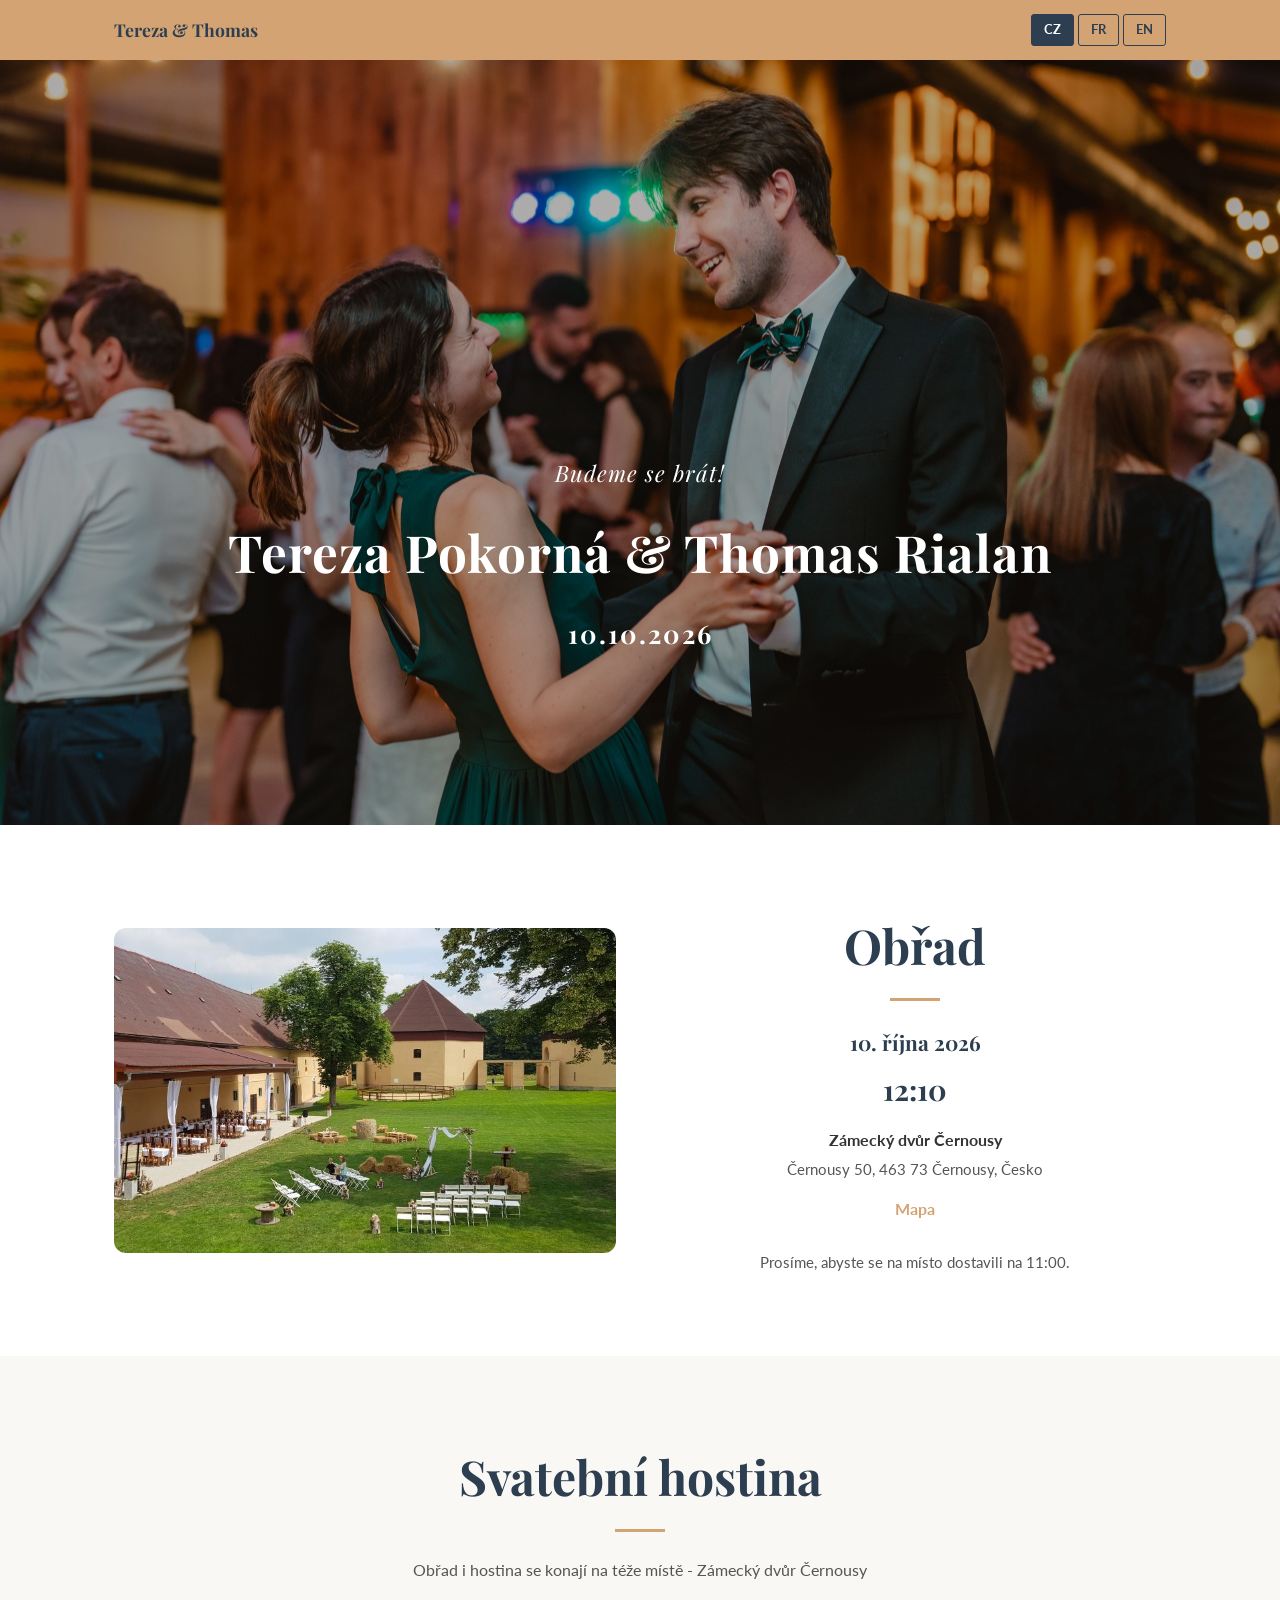
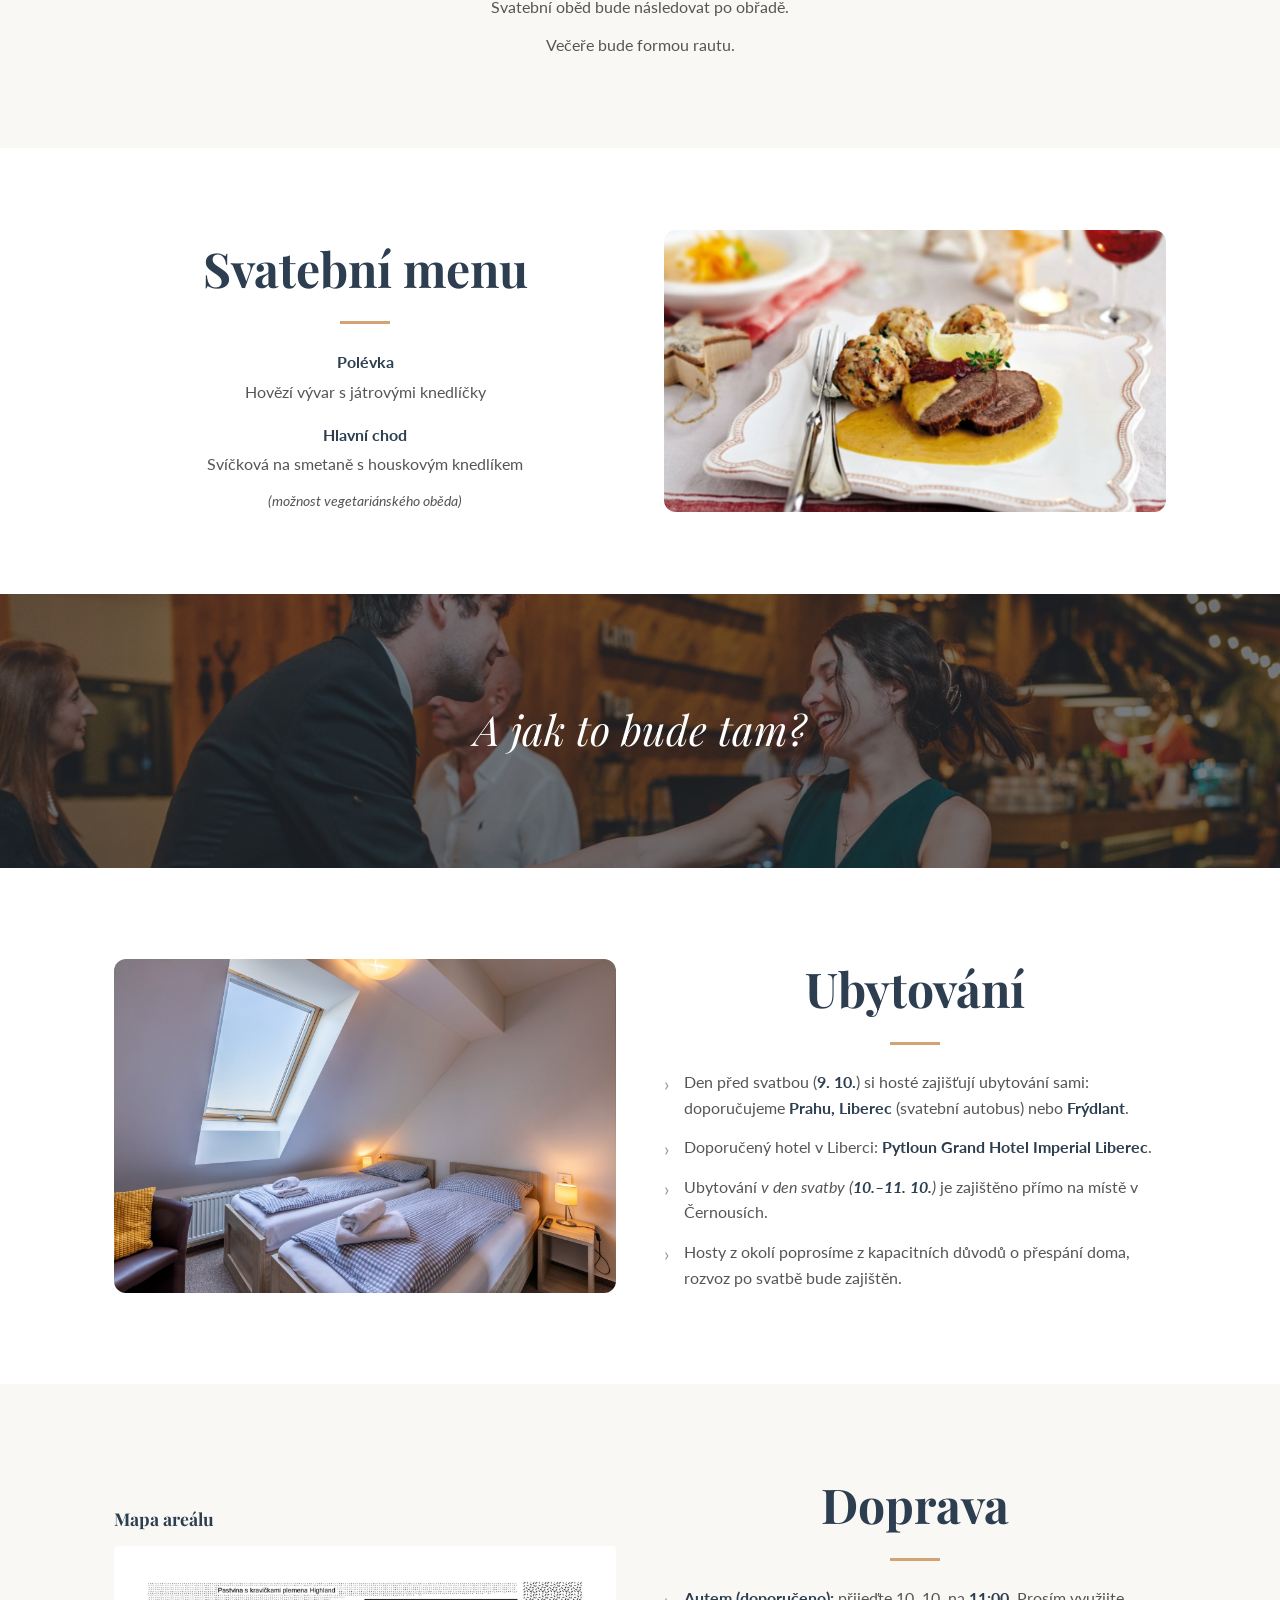
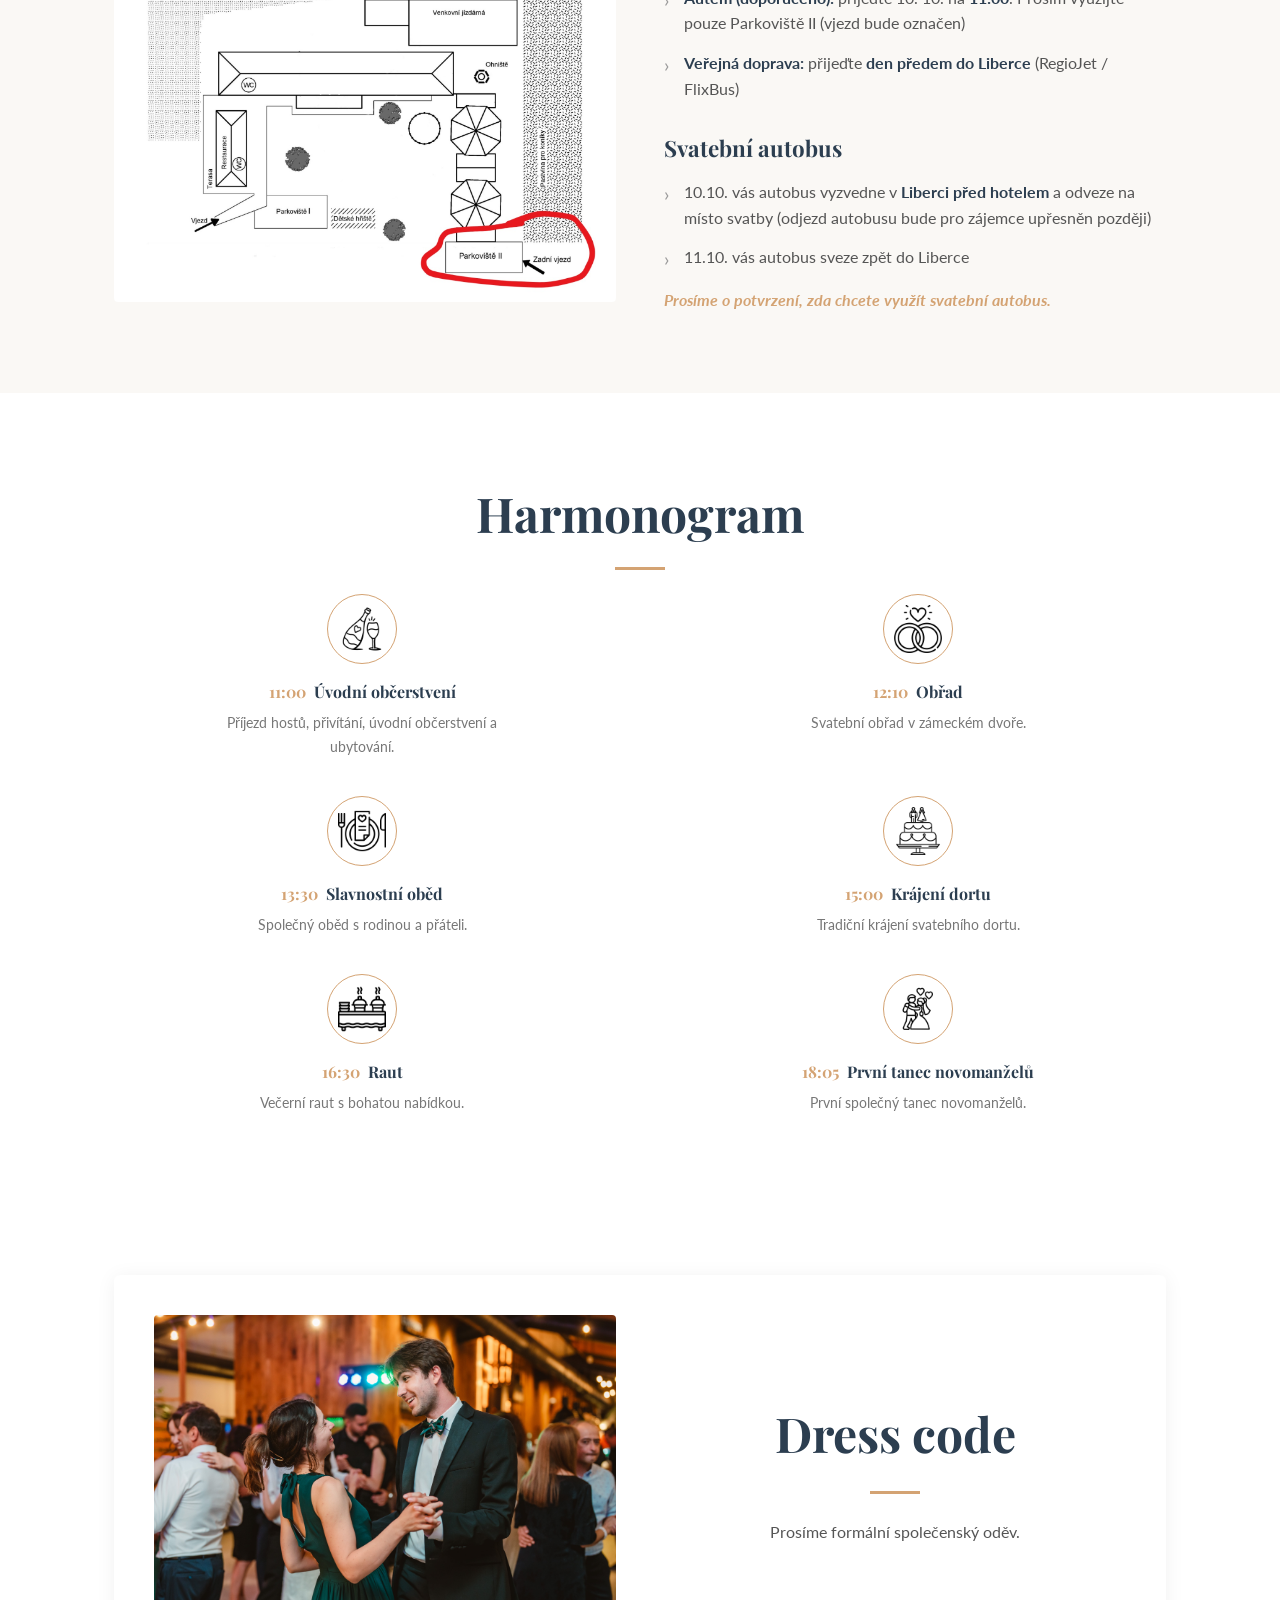
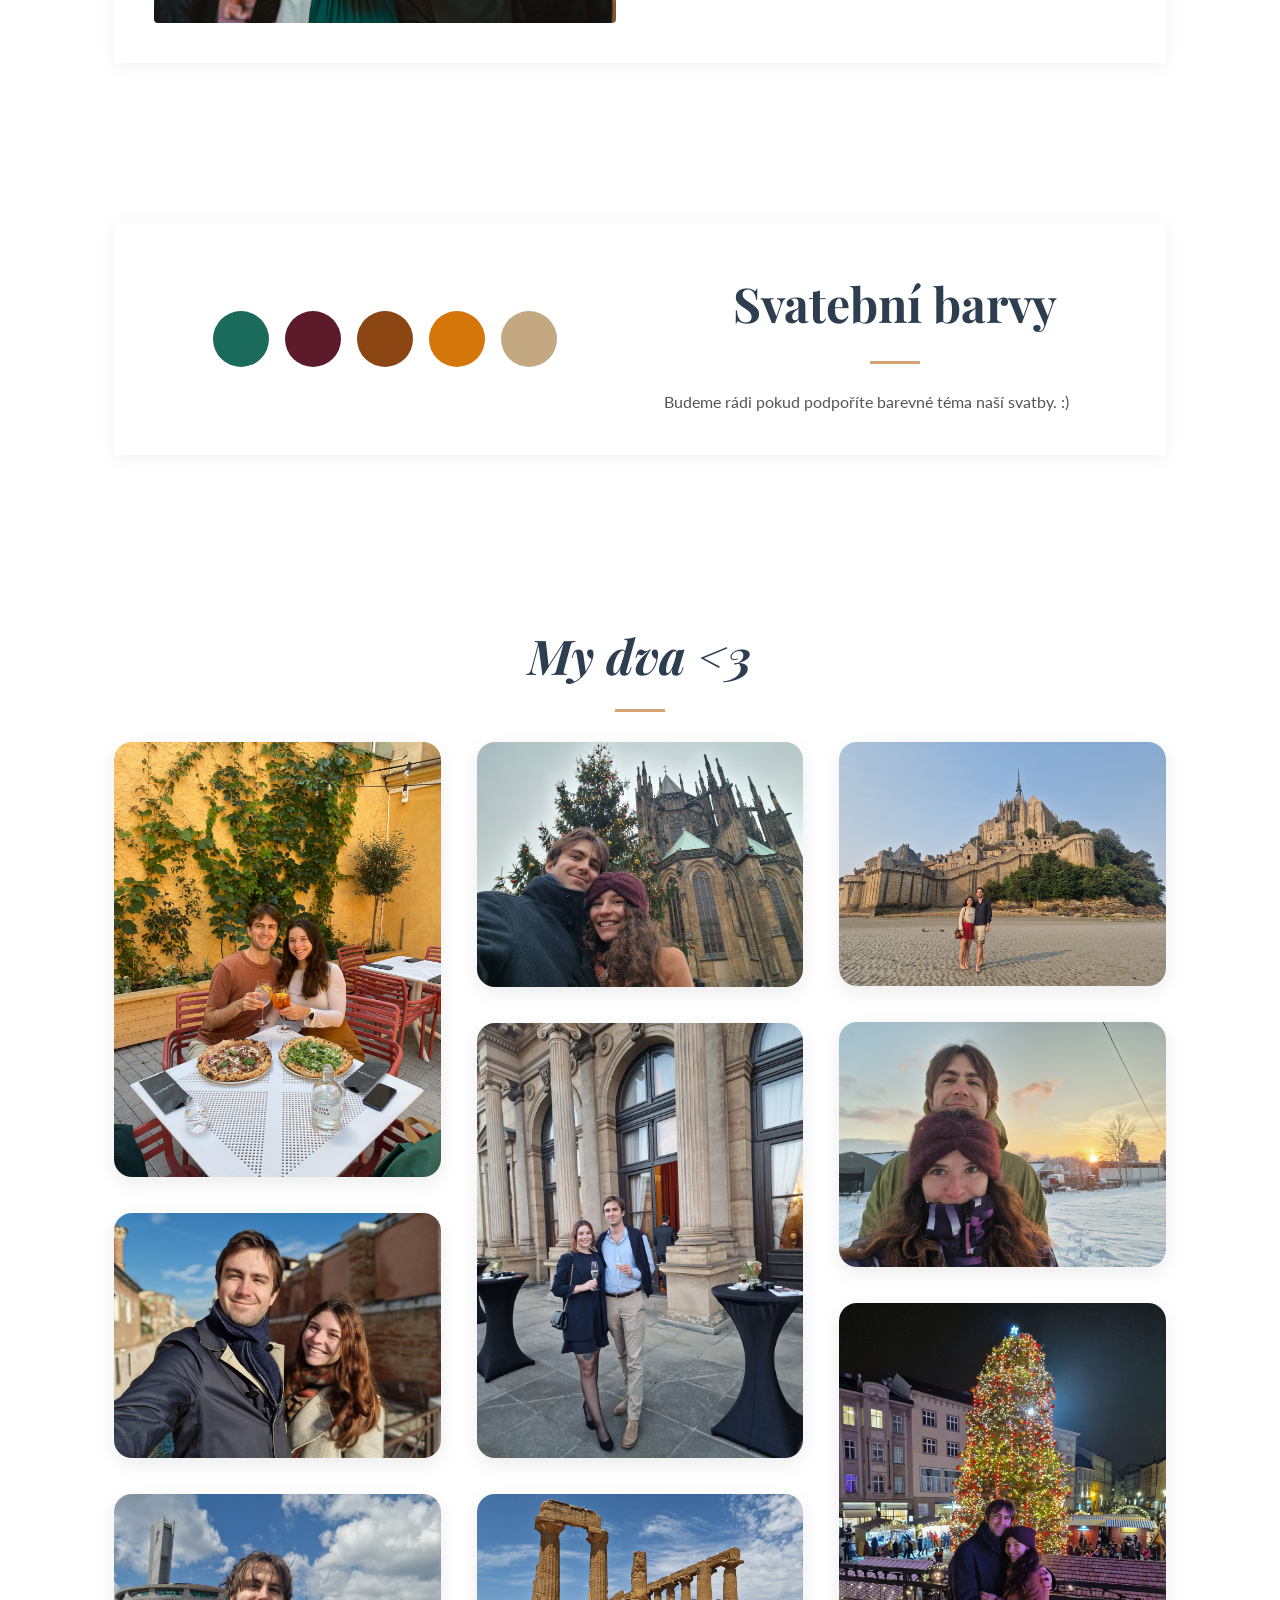
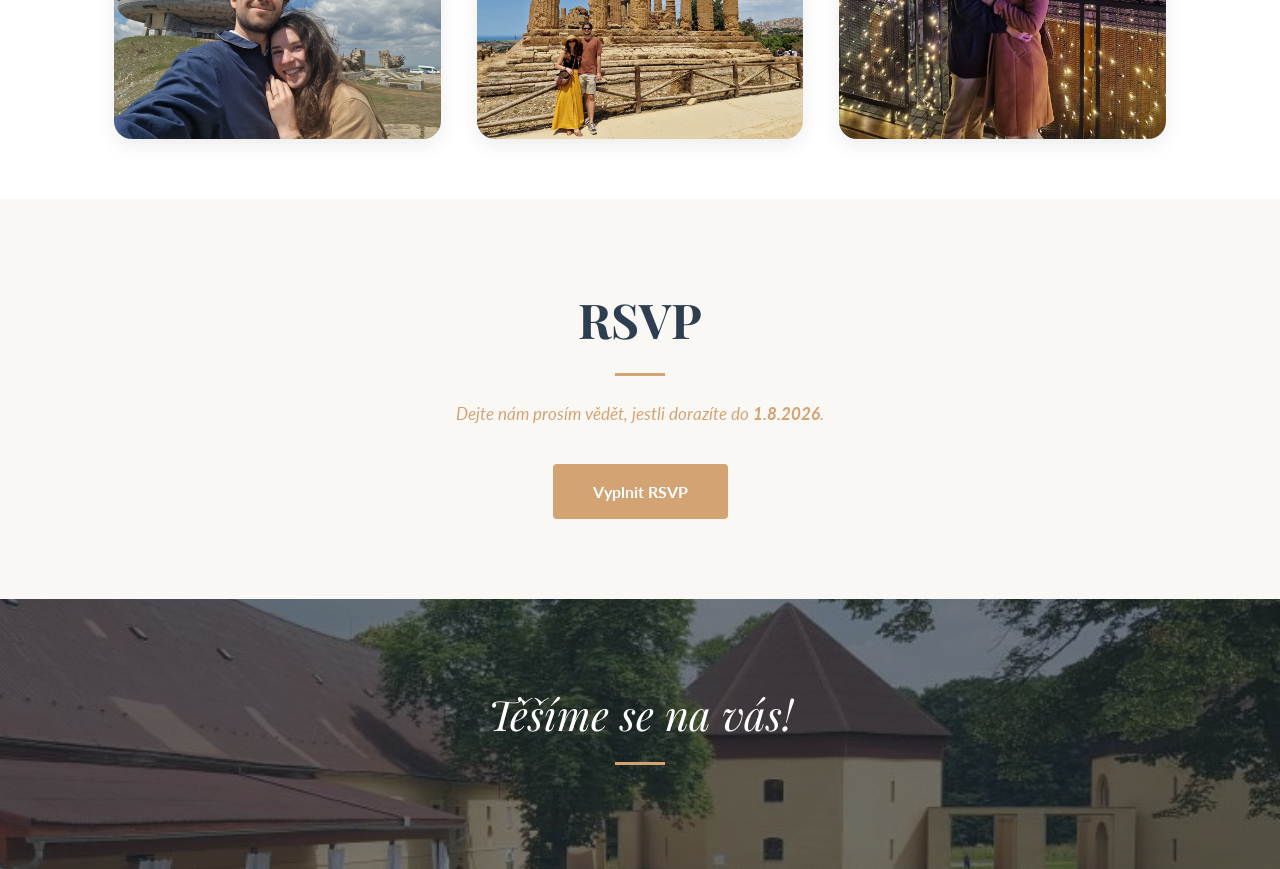
==== cz/index.html @ 1101abff "new icons 2" ====
<!DOCTYPE html>
<html lang="cs">
<head>
    <meta charset="UTF-8">
    <meta name="viewport" content="width=device-width, initial-scale=1.0">
    <title>Tereza &amp; Thomas &ndash; 10.10.2026</title>
    <link rel="preconnect" href="https://fonts.googleapis.com">
    <link rel="preconnect" href="https://fonts.gstatic.com" crossorigin>
    <link href="https://fonts.googleapis.com/css2?family=Playfair+Display:ital,wght@0,400..900;1,400..900&family=Lato:wght@300;400;700&display=swap" rel="stylesheet">
    <link rel="stylesheet" href="/styles.css">
</head>
<body>

<nav class="navbar">
    <div class="nav-content">
        <a href="#" class="nav-brand">Tereza &amp; Thomas</a>
        <div class="lang-toggle">
            <a class="lang-btn active" href="/cz/">CZ</a>
            <a class="lang-btn" href="/fr/">FR</a>
            <a class="lang-btn" href="/en/">EN</a>
        </div>
    </div>
</nav>

<!-- Hero -->
<section id="hero">
    <div class="hero-overlay"></div>
    <div class="hero-content">
        <p class="hero-subtitle" data-i18n="heroSubtitle">Budeme se brát!</p>
        <h1 class="hero-names">Tereza Pokorná &amp; Thomas Rialan</h1>
        <p class="hero-date">10.10.2026</p>
    </div>
</section>

<!-- Ceremony -->
<section id="ceremony">
    <div class="container two-col">
        <div class="col-image">
            <img src="/images/venue_pictures/venue_courtyard.jpeg" alt="Ceremony venue">
        </div>
        <div class="col-text ceremony-details">
            <h2 data-i18n="ceremonyTitle">Obřad</h2>
            <div class="section-divider"></div>
            <p class="detail-date" data-i18n="ceremonyDate">10. října 2026</p>
            <p class="detail-time">12:10</p>
            <p class="detail-venue">Zámecký dvůr Černousy</p>
            <p class="detail-address" data-i18n="ceremonyAddress">Černousy 50, 463 73 Černousy, Česko</p>
            <a href="https://maps.google.com/?q=Zamecky+dvur+Cernousy" target="_blank" rel="noopener" class="map-link" data-i18n="ceremonyMap">Mapa</a>
            <p class="detail-arrival" data-i18n="ceremonyArrival">Prosíme, abyste se na místo dostavili na 11:00.</p>
        </div>
    </div>
</section>

<!-- Reception -->
<section id="reception" class="bg-cream">
    <div class="container text-center">
        <h2 data-i18n="receptionTitle">Svatební hostina</h2>
        <div class="section-divider"></div>
        <p data-i18n="receptionText1">Obřad i hostina se konají na téže místě - Zámecký dvůr Černousy</p>
        <p data-i18n="receptionText2">Svatební oběd bude následovat po obřadě.</p>
        <p data-i18n="receptionText3">Večeře bude formou rautu.</p>
    </div>
</section>

<!-- Menu -->
<section id="menu">
    <div class="container two-col">
        <div class="col-text menu-details">
            <h2 data-i18n="menuTitle">Svatební menu</h2>
            <div class="section-divider"></div>
            <p class="menu-label" data-i18n="menuSoupLabel">Polévka</p>
            <p data-i18n="menuSoup">Hovězí vývar s játrovými knedlíčky</p>
            <p class="menu-label" data-i18n="menuMainLabel">Hlavní chod</p>
            <p data-i18n="menuMain">Svíčková na smetaně s houskovým knedlíkem</p>
            <p class="menu-note" data-i18n="menuVegetarian">(možnost vegetariánského oběda)</p>
        </div>
        <div class="col-image">
            <img src="/images/venue_pictures/food.jpeg" alt="Wedding menu">
        </div>
    </div>
</section>

<!-- Transition banner -->
<section id="transition">
    <div class="banner-overlay"></div>
    <div class="banner-content">
        <h2 data-i18n="transitionText">A jak to bude tam?</h2>
    </div>
</section>

<!-- Accommodation -->
<section id="accommodation">
    <div class="container two-col">
        <div class="col-image">
            <img src="/images/venue_pictures/venue_room.jpeg" alt="Accommodation">
        </div>
        <div class="col-text">
            <h2 data-i18n="accommTitle">Ubytování</h2>
            <div class="section-divider"></div>
            <ul class="info-list">
                <li data-i18n-html="accommBullet1">Den před svatbou (<b>9. 10.</b>) si hosté zajišťují ubytování sami: doporučujeme <b>Prahu, Liberec</b> (svatební autobus) nebo <b>Frýdlant</b>.</li>
                <li data-i18n-html="accommBullet2">Doporučený hotel v Liberci: <b>Pytloun Grand Hotel Imperial Liberec</b>.</li>
                <li data-i18n-html="accommBullet3">Ubytování <em>v den svatby (<b>10.–11. 10.</b>)</em> je zajištěno přímo na místě v Černousích.</li>
                <li data-i18n-html="accommBullet4">Hosty z okolí poprosíme z kapacitních důvodů o přespání doma, rozvoz po svatbě bude zajištěn.</li>
            </ul>
        </div>
    </div>
</section>

<!-- Transport -->
<section id="transport" class="bg-cream">
    <div class="container two-col">
        <div class="col-text map-col">
            <h3 class="map-label" data-i18n="mapLabel">Mapa areálu</h3>
            <img src="/images/venue_pictures/venue_map.jpeg" alt="Venue map" class="venue-map">
        </div>
        <div class="col-text">
            <h2 data-i18n="transportTitle">Doprava</h2>
            <div class="section-divider"></div>
            <ul class="info-list">
                <li data-i18n-html="transportBullet1"><b>Autem (doporučeno):</b> přijeďte 10. 10. na <b>11:00</b>. Prosím využijte pouze Parkoviště II (vjezd bude označen)</li>
                <li data-i18n-html="transportBullet2"><b>Veřejná doprava:</b> přijeďte <b>den předem do Liberce</b> (RegioJet / FlixBus)</li>
            </ul>
            <h3 data-i18n="busTitle">Svatební autobus</h3>
            <ul class="info-list">
                <li data-i18n-html="busBullet1">10.10. vás autobus vyzvedne v <b>Liberci před hotelem</b> a odveze na místo svatby (odjezd autobusu bude pro zájemce upřesněn později)</li>
                <li data-i18n="busBullet2">11.10. vás autobus sveze zpět do Liberce</li>
            </ul>
            <p class="bus-note" data-i18n="busNote">Prosíme o potvrzení, zda chcete využít svatební autobus.</p>
        </div>
    </div>
</section>

<!-- Timeline / Harmonogram -->
<section id="timeline">
    <div class="container">
        <h2 class="text-center" data-i18n="timelineTitle">Harmonogram</h2>
        <div class="section-divider"></div>
        <div class="timeline-grid">
            <div class="timeline-item">
                <div class="timeline-icon">
                    <img src="/images/icons/drinks.png" alt="">
                </div>
                <h4><span class="timeline-time">11:00</span> <span data-i18n="tl1Title">Úvodní občerstvení</span></h4>
                <p data-i18n="tl1Desc">Příjezd hostů, přivítání, úvodní občerstvení a ubytování.</p>
            </div>
            <div class="timeline-item">
                <div class="timeline-icon">
                    <img src="/images/icons/rings.png" alt="">
                </div>
                <h4><span class="timeline-time">12:10</span> <span data-i18n="tl2Title">Obřad</span></h4>
                <p data-i18n="tl2Desc">Svatební obřad v zámeckém dvoře.</p>
            </div>
            <div class="timeline-item">
                <div class="timeline-icon">
                    <img src="/images/icons/menu.png" alt="">
                </div>
                <h4><span class="timeline-time">13:30</span> <span data-i18n="tl3Title">Slavnostní oběd</span></h4>
                <p data-i18n="tl3Desc">Společný oběd s rodinou a přáteli.</p>
            </div>
            <div class="timeline-item">
                <div class="timeline-icon">
                    <img src="/images/icons/cake.png" alt="">
                </div>
                <h4><span class="timeline-time">15:00</span> <span data-i18n="tl4Title">Krájení dortu</span></h4>
                <p data-i18n="tl4Desc">Tradiční krájení svatebního dortu.</p>
            </div>
            <div class="timeline-item">
                <div class="timeline-icon">
                    <img src="/images/icons/food.png" alt="">
                </div>
                <h4><span class="timeline-time">16:30</span> <span data-i18n="tl5Title">Raut</span></h4>
                <p data-i18n="tl5Desc">Večerní raut s bohatou nabídkou.</p>
            </div>
            <div class="timeline-item">
                <div class="timeline-icon">
                    <img src="/images/icons/dance.png" alt="">
                </div>
                <h4><span class="timeline-time">18:05</span> <span data-i18n="tl6Title">První tanec novomanželů</span></h4>
                <p data-i18n="tl6Desc">První společný tanec novomanželů.</p>
            </div>
        </div>
    </div>
</section>

<!-- Dress Code -->
<section id="dresscode">
    <div class="container">
        <div class="info-card two-col">
            <div class="col-image">
                <img src="/images/pictures_of_us/dancing.jpeg" alt="Dress code">
            </div>
            <div class="col-text">
                <h2 data-i18n="dressTitle">Dress code</h2>
                <div class="section-divider"></div>
                <p data-i18n="dressText">Prosíme formální společenský oděv.</p>
            </div>
        </div>
    </div>
</section>

<!-- Wedding Colors -->
<section id="colors">
    <div class="container">
        <div class="info-card two-col">
            <div class="col-text color-circles-col">
                <div class="color-circles">
                    <span class="circle" style="background:#1a6b5a"></span>
                    <span class="circle" style="background:#5c1a2a"></span>
                    <span class="circle" style="background:#8b4513"></span>
                    <span class="circle" style="background:#d4760a"></span>
                    <span class="circle" style="background:#c4a882"></span>
                </div>
            </div>
            <div class="col-text">
                <h2 data-i18n="colorsTitle">Svatební barvy</h2>
                <div class="section-divider"></div>
                <p data-i18n="colorsText">Budeme rádi pokud podpoříte barevné téma naší svatby. :)</p>
            </div>
        </div>
    </div>
</section>

<!-- Gallery -->
<section id="gallery">
    <div class="container">
        <h2 data-i18n="galleryTitle">My dva &lt;3</h2>
        <div class="section-divider"></div>
        <div class="gallery-grid">
            <div class="gallery-col">
                <img src="/images/pictures_of_us/pizza.jpeg" alt="Us eating pizza">
                <img src="/images/pictures_of_us/venice1.jpeg" alt="Us in Venice">
                <img src="/images/pictures_of_us/budluzhda.jpeg" alt="Us together">
            </div>
            <div class="gallery-col">
                <img src="/images/pictures_of_us/prague_castle.jpeg" alt="Us at Prague Castle">
                <img src="/images/pictures_of_us/theater.jpeg" alt="Us at the theater">
                <img src="/images/pictures_of_us/sicily1.jpeg" alt="Us in Sicily">
            </div>
            <div class="gallery-col">
                <img src="/images/pictures_of_us/msm.jpeg" alt="Us at Mont-Saint-Michel">
                <img src="/images/pictures_of_us/frydlant1.jpeg" alt="Us at Frýdlant">
                <img src="/images/pictures_of_us/xmas.jpeg" alt="Us at Christmas">
            </div>
        </div>
    </div>
</section>

<!-- RSVP -->
<section id="rsvp" class="bg-cream">
    <div class="container text-center">
        <h2>RSVP</h2>
        <div class="section-divider"></div>
        <p class="rsvp-subtitle" data-i18n-html="rsvpSubtitle">Dejte nám prosím vědět, jestli dorazíte do <b>1.8.2026</b>.</p>
        <a href="https://forms.gle/RVj3ZN5bAtDxVeDx5" target="_blank" rel="noopener" class="btn-rsvp" data-i18n="rsvpButton">Vyplnit RSVP</a>
    </div>
</section>

<!-- Footer -->
<footer id="footer-banner">
    <div class="banner-overlay"></div>
    <div class="banner-content">
        <h2 data-i18n="footerText">Těšíme se na vás!</h2>
        <div class="section-divider light"></div>
    </div>
</footer>

<script src="/script.js"></script>
</body>
</html>
---- styles.css ----
/* ===== Reset & Base ===== */
*, *::before, *::after {
    margin: 0;
    padding: 0;
    box-sizing: border-box;
}

html {
    scroll-behavior: smooth;
}

body {
    font-family: 'Lato', sans-serif;
    color: #555;
    line-height: 1.7;
    background: #fff;
}

img {
    max-width: 100%;
    height: auto;
    display: block;
}

a {
    color: inherit;
    text-decoration: none;
}

ul {
    list-style: none;
}

h1, h2, h3, h4 {
    font-family: 'Playfair Display', serif;
    color: #2c3e50;
    font-weight: 700;
}

/* ===== Utilities ===== */
.container {
    max-width: 1100px;
    margin: 0 auto;
    padding: 0 24px;
}

.text-center {
    text-align: center;
}

.bg-cream {
    background: #faf8f5;
}

.section-divider {
    width: 50px;
    height: 3px;
    background: #d4a373;
    margin: 12px auto 24px;
}

.section-divider.light {
    background: #d4a373;
}

/* ===== Navbar ===== */
.navbar {
    position: sticky;
    top: 0;
    z-index: 100;
    background: #d4a373;
    padding: 14px 0;
}

.nav-content {
    max-width: 1100px;
    margin: 0 auto;
    padding: 0 24px;
    display: flex;
    justify-content: space-between;
    align-items: center;
}

.nav-brand {
    font-family: 'Playfair Display', serif;
    font-weight: 700;
    font-size: 1.1rem;
    color: #2c3e50;
}

.lang-toggle {
    display: flex;
    gap: 4px;
}

.lang-btn {
    display: inline-block;
    background: transparent;
    border: 1.5px solid #2c3e50;
    color: #2c3e50;
    padding: 4px 12px;
    font-family: 'Lato', sans-serif;
    font-size: 0.8rem;
    font-weight: 700;
    cursor: pointer;
    border-radius: 3px;
    text-decoration: none;
    transition: background 0.2s, color 0.2s;
}

.lang-btn.active {
    background: #2c3e50;
    color: #fff;
}

.lang-btn:hover:not(.active) {
    background: rgba(44, 62, 80, 0.15);
}

/* ===== Hero ===== */
#hero {
    position: relative;
    height: 85vh;
    min-height: 500px;
    background: url('images/pictures_of_us/dancing.jpeg') center 35% / cover no-repeat;
    display: flex;
    align-items: center;
    justify-content: center;
}

.hero-overlay {
    position: absolute;
    inset: 0;
    background: rgba(0, 0, 0, 0.3);
}

.hero-content {
    position: relative;
    text-align: center;
    color: #fff;
    margin-top: 25vh;
}

.hero-subtitle {
    font-family: 'Playfair Display', serif;
    font-style: italic;
    font-size: 1.4rem;
    margin-bottom: 16px;
    letter-spacing: 1px;
}

.hero-names {
    font-family: 'Playfair Display', serif;
    font-size: clamp(2rem, 5vw, 3.2rem);
    font-weight: 700;
    color: #fff;
    margin-bottom: 16px;
    letter-spacing: 1px;
}

.hero-date {
    font-family: 'Playfair Display', serif;
    font-size: 1.6rem;
    font-weight: 700;
    letter-spacing: 2px;
}

/* ===== Two-column layout ===== */
.two-col {
    display: grid;
    grid-template-columns: 1fr 1fr;
    gap: 48px;
    align-items: center;
}

.col-image img {
    width: 100%;
    border-radius: 12px;
    object-fit: cover;
}

/* ===== Sections shared spacing ===== */
section {
    padding: 80px 0;
}

section h2 {
    font-size: 3rem;
    margin-bottom: 4px;
}

section h3 {
    font-size: 1.4rem;
    margin-top: 28px;
    margin-bottom: 12px;
    color: #2c3e50;
}

/* ===== Ceremony ===== */
.ceremony-details {
    text-align: center;
}

.detail-date {
    font-family: 'Playfair Display', serif;
    font-size: 1.3rem;
    font-weight: 700;
    color: #2c3e50;
    margin-top: 8px;
}

.detail-time {
    font-family: 'Playfair Display', serif;
    font-size: 1.8rem;
    font-weight: 700;
    color: #2c3e50;
    margin: 4px 0;
}

.detail-venue {
    font-weight: 700;
    color: #333;
    margin-top: 12px;
}

.detail-address {
    font-size: 0.95rem;
    margin: 4px 0 12px;
}

.map-link {
    color: #d4a373;
    font-weight: 700;
    display: inline-block;
    margin-bottom: 20px;
    transition: color 0.2s;
}

.map-link:hover {
    color: #b8854a;
    text-decoration: underline;
}

.detail-arrival {
    font-size: 0.95rem;
    margin-top: 8px;
}

/* ===== Reception ===== */
#reception p {
    margin-bottom: 10px;
}

/* ===== Menu ===== */
.menu-details {
    text-align: center;
}

.menu-label {
    font-weight: 700;
    color: #2c3e50;
    margin-top: 16px;
    margin-bottom: 2px;
}

.menu-note {
    font-style: italic;
    font-size: 0.9rem;
    margin-top: 12px;
}

/* ===== Transition / Footer banners ===== */
#transition,
#footer-banner {
    position: relative;
    padding: 100px 0;
    background: url('images/pictures_of_us/us_dancing_2.jpeg') center 23% / cover no-repeat;
    display: flex;
    align-items: center;
    justify-content: center;
}

#footer-banner {
    background-image: url('images/venue_pictures/venue_courtyard.jpeg');
}

.banner-overlay {
    position: absolute;
    inset: 0;
    background: rgba(30, 40, 50, 0.6);
}

.banner-content {
    position: relative;
    text-align: center;
    color: #fff;
}

.banner-content h2 {
    font-family: 'Playfair Display', serif;
    font-style: italic;
    font-size: clamp(1.6rem, 4vw, 2.6rem);
    color: #fff;
    font-weight: 400;
}

/* ===== Info list (accommodation, transport) ===== */
.info-list li {
    position: relative;
    padding-left: 20px;
    margin-bottom: 14px;
    line-height: 1.6;
}

.info-list li::before {
    content: '›';
    position: absolute;
    left: 0;
    color: #999;
    font-size: 1.2rem;
}

.info-list b {
    color: #2c3e50;
}

.bus-note {
    margin-top: 16px;
    font-style: italic;
    color: #d4a373;
    font-weight: 700;
}

/* ===== Map column ===== */
.map-label {
    font-size: 1.1rem;
    margin-bottom: 12px;
    color: #2c3e50;
}

.venue-map {
    width: 100%;
    border-radius: 4px;
}

#accommodation .col-text > h2 {
    text-align: center;
}

#accommodation .col-text > .section-divider {
    margin-left: auto;
    margin-right: auto;
}

#transport .two-col > .col-text:not(.map-col) > h2 {
    text-align: center;
}

#transport .two-col > .col-text:not(.map-col) > .section-divider {
    margin-left: auto;
    margin-right: auto;
}

/* ===== Timeline / Harmonogram ===== */
.timeline-grid {
    display: grid;
    grid-template-columns: 1fr 1fr;
    gap: 36px 60px;
    margin-top: 40px;
}

#timeline .timeline-grid {
    margin-top: 16px;
}

.timeline-item {
    text-align: center;
}

.timeline-icon {
    width: 70px;
    height: 70px;
    border: 1.5px solid #d4a373;
    border-radius: 50%;
    display: flex;
    align-items: center;
    justify-content: center;
    margin: 0 auto 14px;
    color: #d4a373;
    overflow: hidden;
}

.timeline-icon img {
    width: 48px;
    height: 48px;
    object-fit: contain;
}

.timeline-item h4 {
    font-size: 1rem;
    margin-bottom: 6px;
    color: #2c3e50;
}

.timeline-time {
    color: #d4a373;
    margin-right: 4px;
}

.timeline-item p {
    font-size: 0.9rem;
    color: #777;
    max-width: 320px;
    margin: 0 auto;
}

/* ===== Info cards (dress code, colors) ===== */
.info-card {
    background: #fff;
    border-radius: 6px;
    box-shadow: 0 2px 20px rgba(0,0,0,0.06);
    overflow: hidden;
    padding: 40px;
}

.info-card .col-image img {
    border-radius: 4px;
}

.info-card .col-text {
    display: flex;
    flex-direction: column;
    justify-content: center;
}

.info-card .section-divider {
    margin: 12px 0 24px;
}

#dresscode .info-card .col-text {
    text-align: center;
}

#dresscode .info-card .col-text .section-divider {
    margin-left: auto;
    margin-right: auto;
}

#colors .info-card.two-col > .col-text:not(.color-circles-col) h2 {
    text-align: center;
}

#colors .info-card.two-col > .col-text:not(.color-circles-col) .section-divider {
    margin-left: auto;
    margin-right: auto;
}

#colors .info-card.two-col > .col-text:not(.color-circles-col) p {
    text-align: left;
}

/* ===== Color circles ===== */
.color-circles-col {
    display: flex;
    align-items: center;
    justify-content: center;
}

.color-circles {
    display: flex;
    gap: 16px;
}

.circle {
    width: 56px;
    height: 56px;
    border-radius: 50%;
    display: inline-block;
}

/* ===== Gallery ===== */
#gallery {
    padding-bottom: 60px;
}

#gallery h2 {
    font-style: italic;
    text-align: center;
}

.gallery-grid {
    display: grid;
    grid-template-columns: repeat(3, 1fr);
    gap: 36px;
    margin-top: 30px;
    align-items: start;
}

.gallery-col {
    display: flex;
    flex-direction: column;
    gap: 36px;
}

.gallery-col:nth-child(1) {
    margin-top: 0px;
}

.gallery-col:nth-child(2) {
    margin-top: 0px; /* positive = down, negative = up */
}

.gallery-col:nth-child(3) {
    margin-top: 0px;
}

.gallery-grid img {
    width: 100%;
    height: auto;
    border-radius: 18px;
    box-shadow: 0 6px 20px rgba(0, 0, 0, 0.08);
}

/* ===== RSVP ===== */
#rsvp {
    padding: 80px 0;
}

.rsvp-subtitle {
    color: #d4a373;
    font-style: italic;
    font-size: 1.05rem;
    margin-bottom: 8px;
}

.rsvp-subtitle b {
    color: #d4a373;
}

.btn-rsvp {
    display: inline-block;
    margin-top: 28px;
    padding: 14px 40px;
    background: #d4a373;
    color: #fff;
    font-family: 'Lato', sans-serif;
    font-size: 1rem;
    font-weight: 700;
    border-radius: 4px;
    transition: background 0.2s;
}

.btn-rsvp:hover {
    background: #b8854a;
}

/* ===== Footer ===== */
#footer-banner {
    padding: 80px 0;
}

/* ===== Responsive ===== */
@media (max-width: 1023px) {
    .two-col {
        gap: 32px;
    }

    .timeline-grid {
        gap: 28px 36px;
    }

    .info-card {
        padding: 28px;
    }
}

@media (max-width: 767px) {
    section {
        padding: 50px 0;
    }

    section h2 {
        font-size: 1.6rem;
    }

    .two-col {
        grid-template-columns: 1fr;
        gap: 24px;
    }

    /* On mobile, put image before text for all two-col sections */
    .col-text {
        order: 2;
    }
    .col-image {
        order: 1;
    }

    /* Menu: image comes after text on mobile */
    #menu .col-text {
        order: 1;
    }
    #menu .col-image {
        order: 2;
    }

    .ceremony-details,
    .menu-details {
        text-align: center;
    }

    .info-card {
        padding: 20px;
    }

    .info-card.two-col {
        gap: 20px;
    }

    .timeline-grid {
        grid-template-columns: 1fr;
        gap: 32px;
    }

    .gallery-grid {
        display: block;
        column-count: 2;
        column-gap: 18px;
    }

    .gallery-col {
        display: contents;
    }

    .gallery-col:nth-child(1),
    .gallery-col:nth-child(3) {
        margin-top: 0;
    }

    .gallery-grid img {
        margin-bottom: 18px;
        border-radius: 14px;
        break-inside: avoid;
    }

    .hero-subtitle {
        font-size: 1.1rem;
    }

    .hero-date {
        font-size: 1.2rem;
    }

    #hero {
        height: 70vh;
        min-height: 400px;
    }

    #transition,
    #footer-banner {
        padding: 60px 0;
    }

    .nav-brand {
        font-size: 0.95rem;
    }

    .lang-btn {
        padding: 3px 8px;
        font-size: 0.75rem;
    }

    .color-circles {
        gap: 10px;
    }

    .circle {
        width: 42px;
        height: 42px;
    }
}
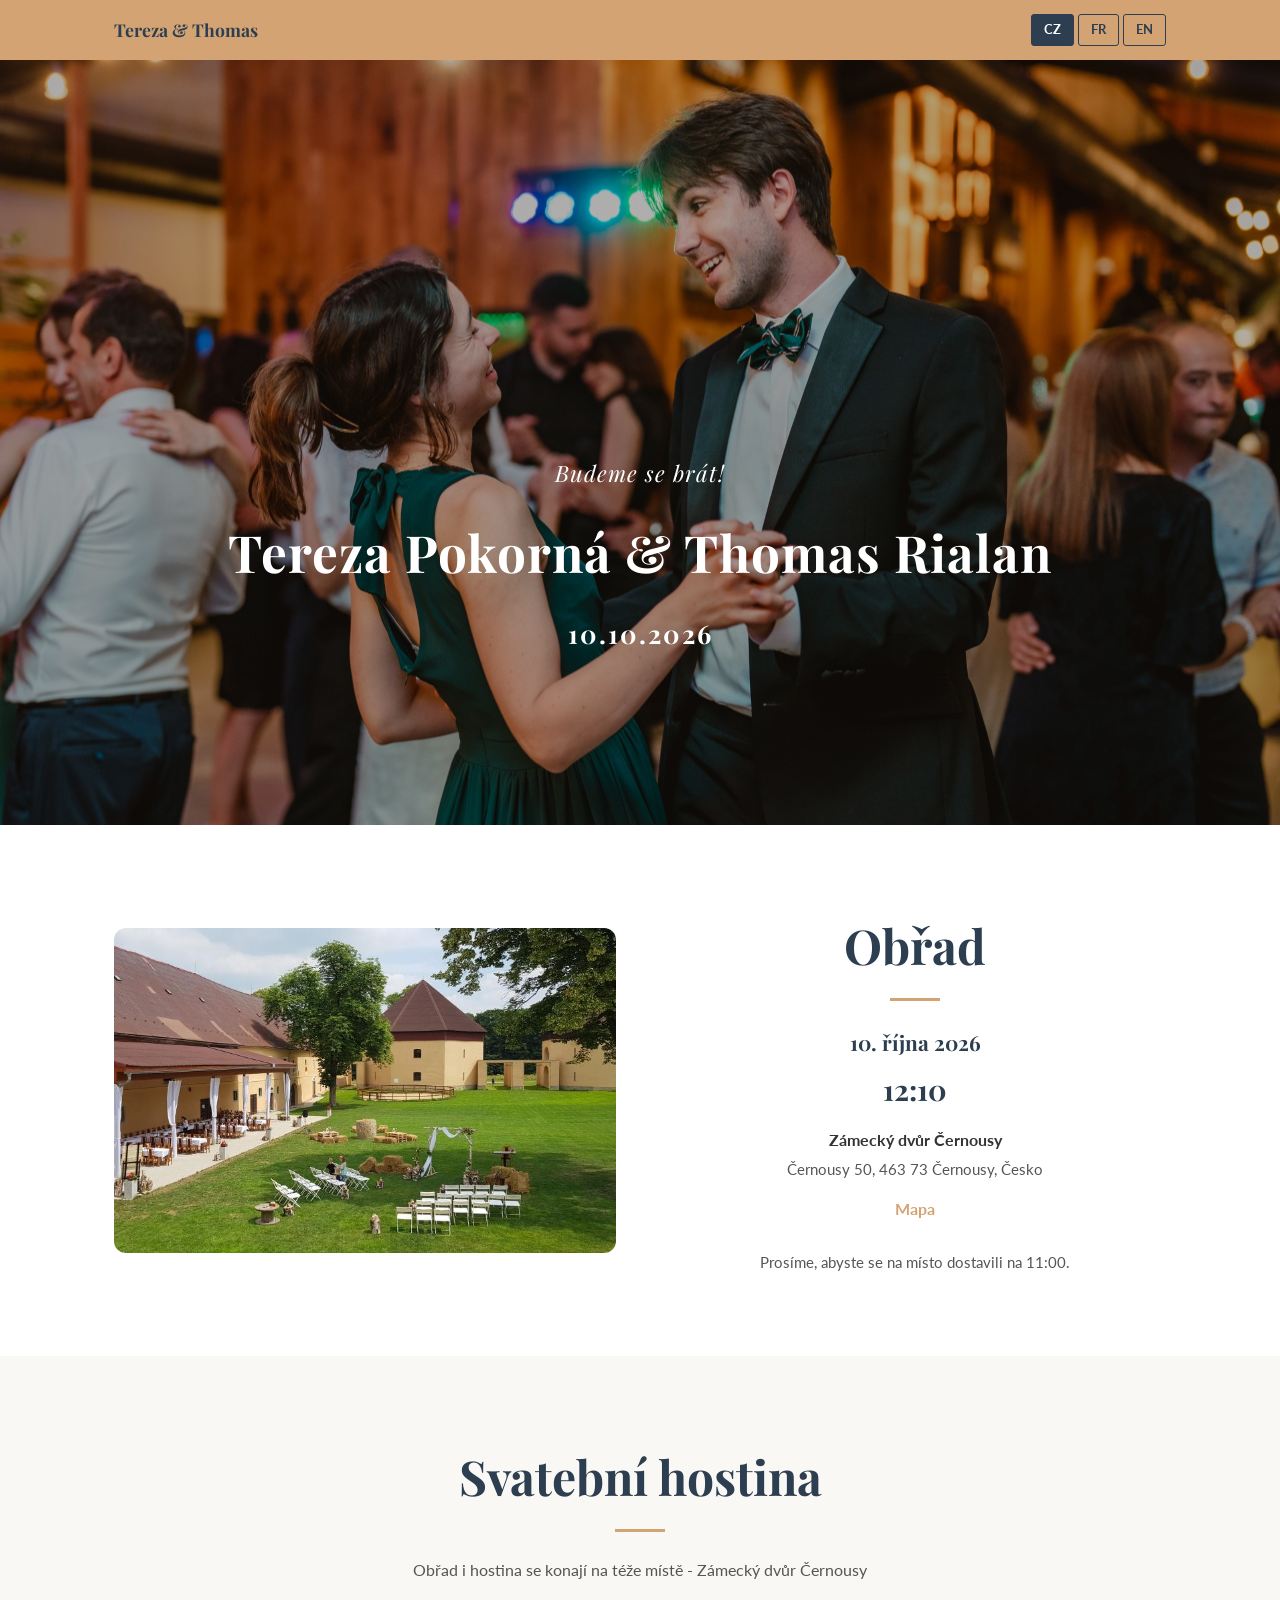
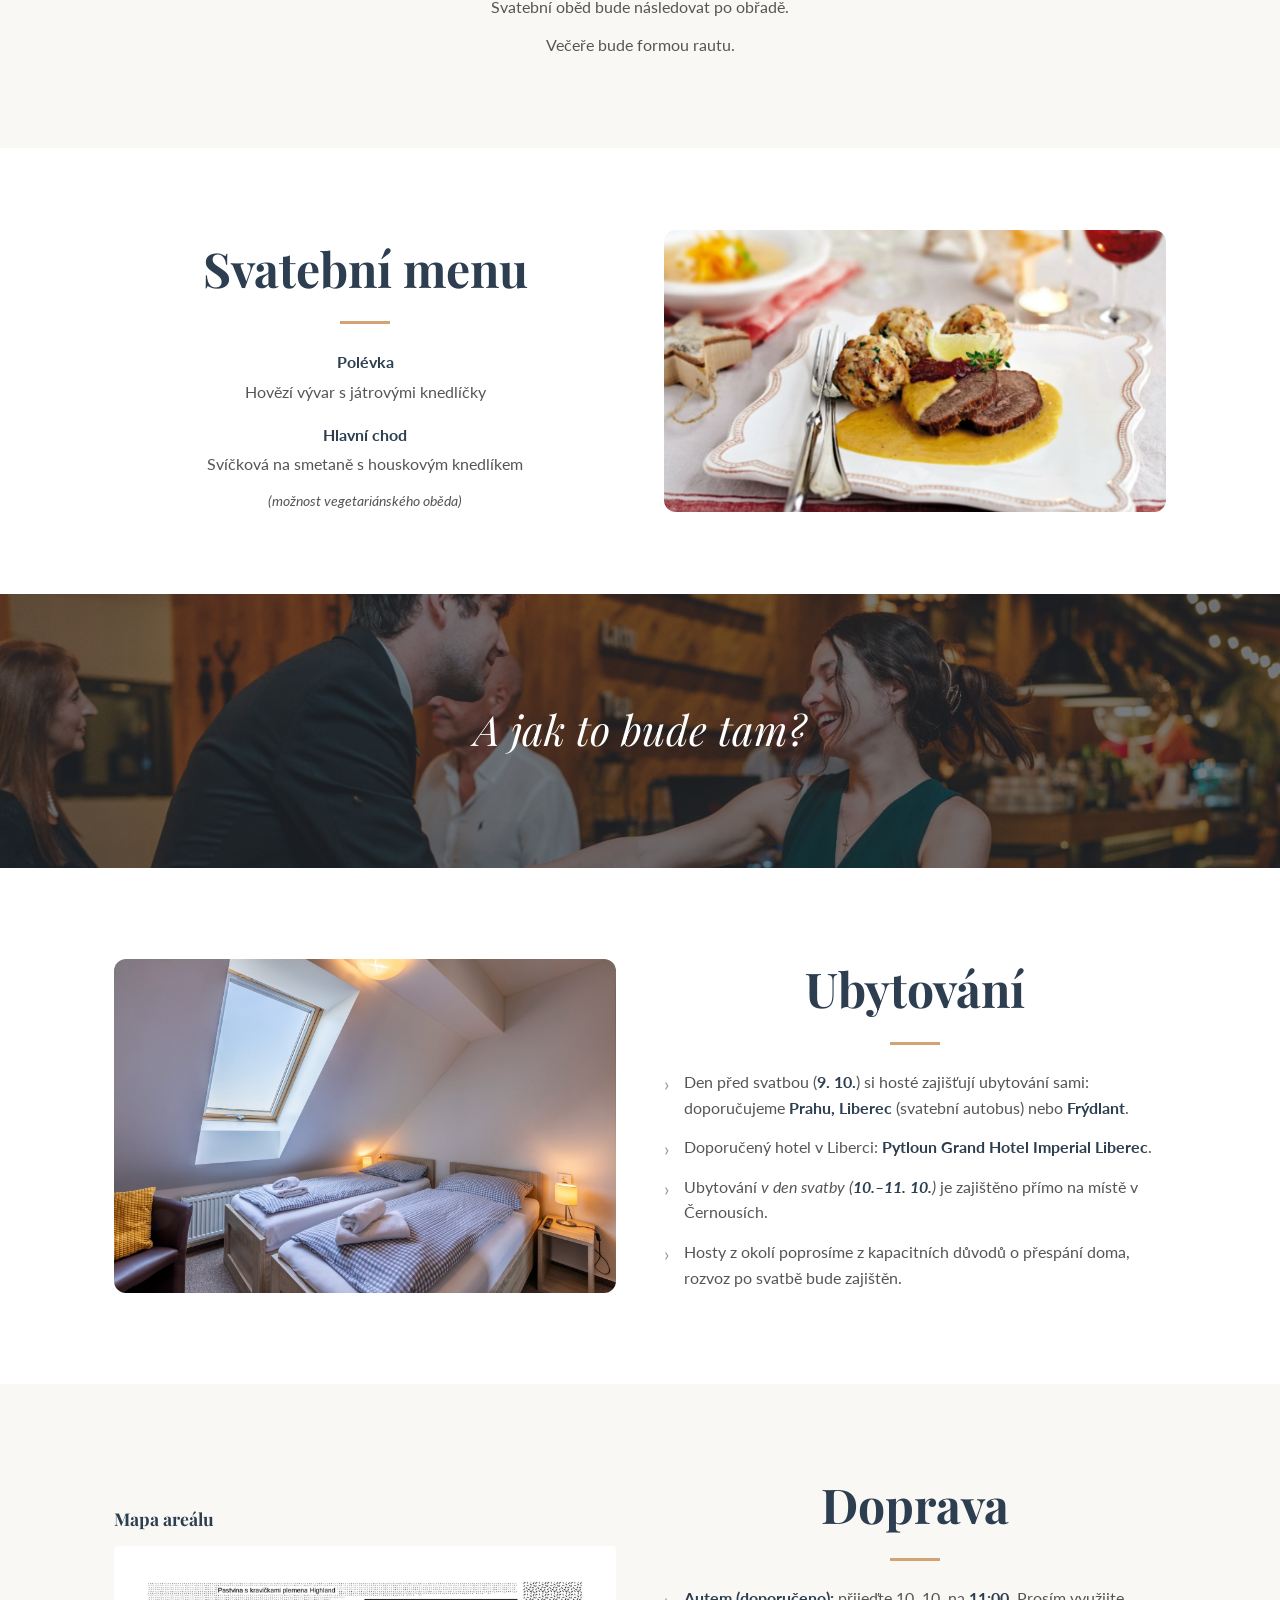
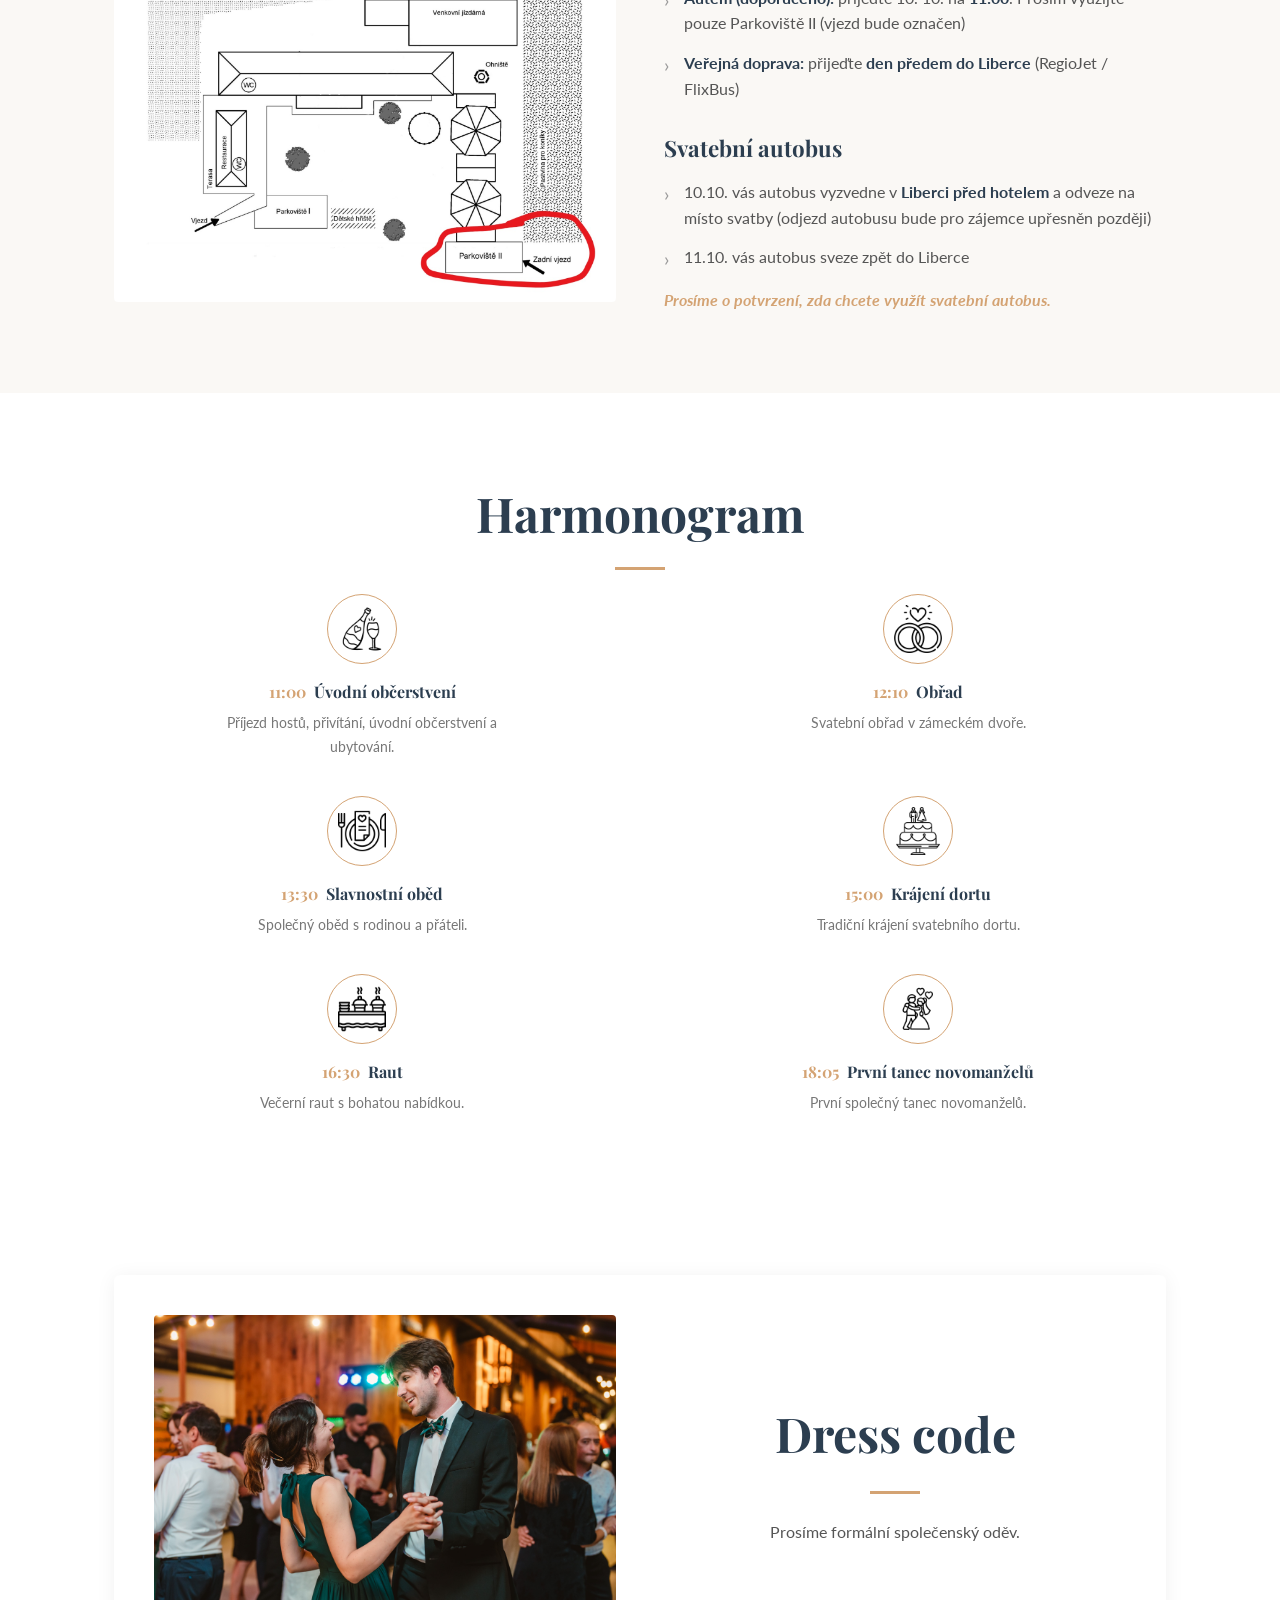
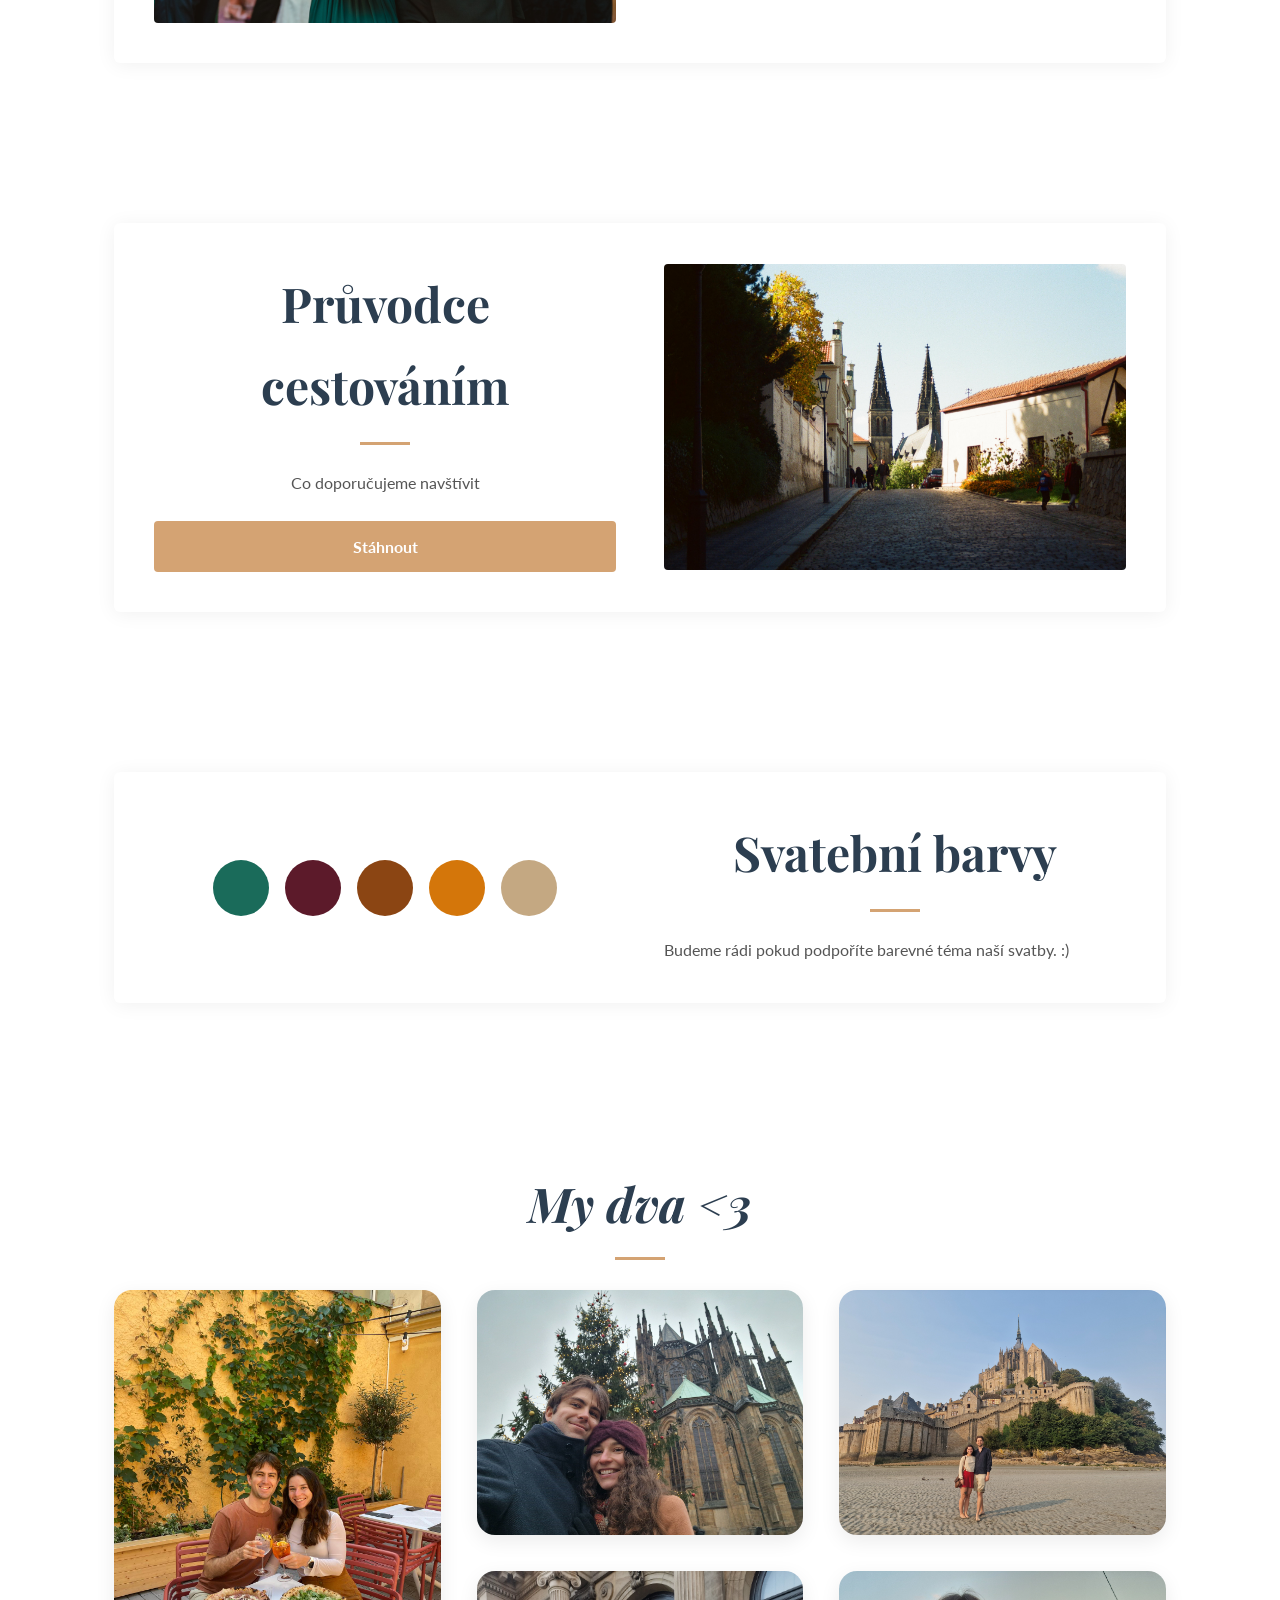
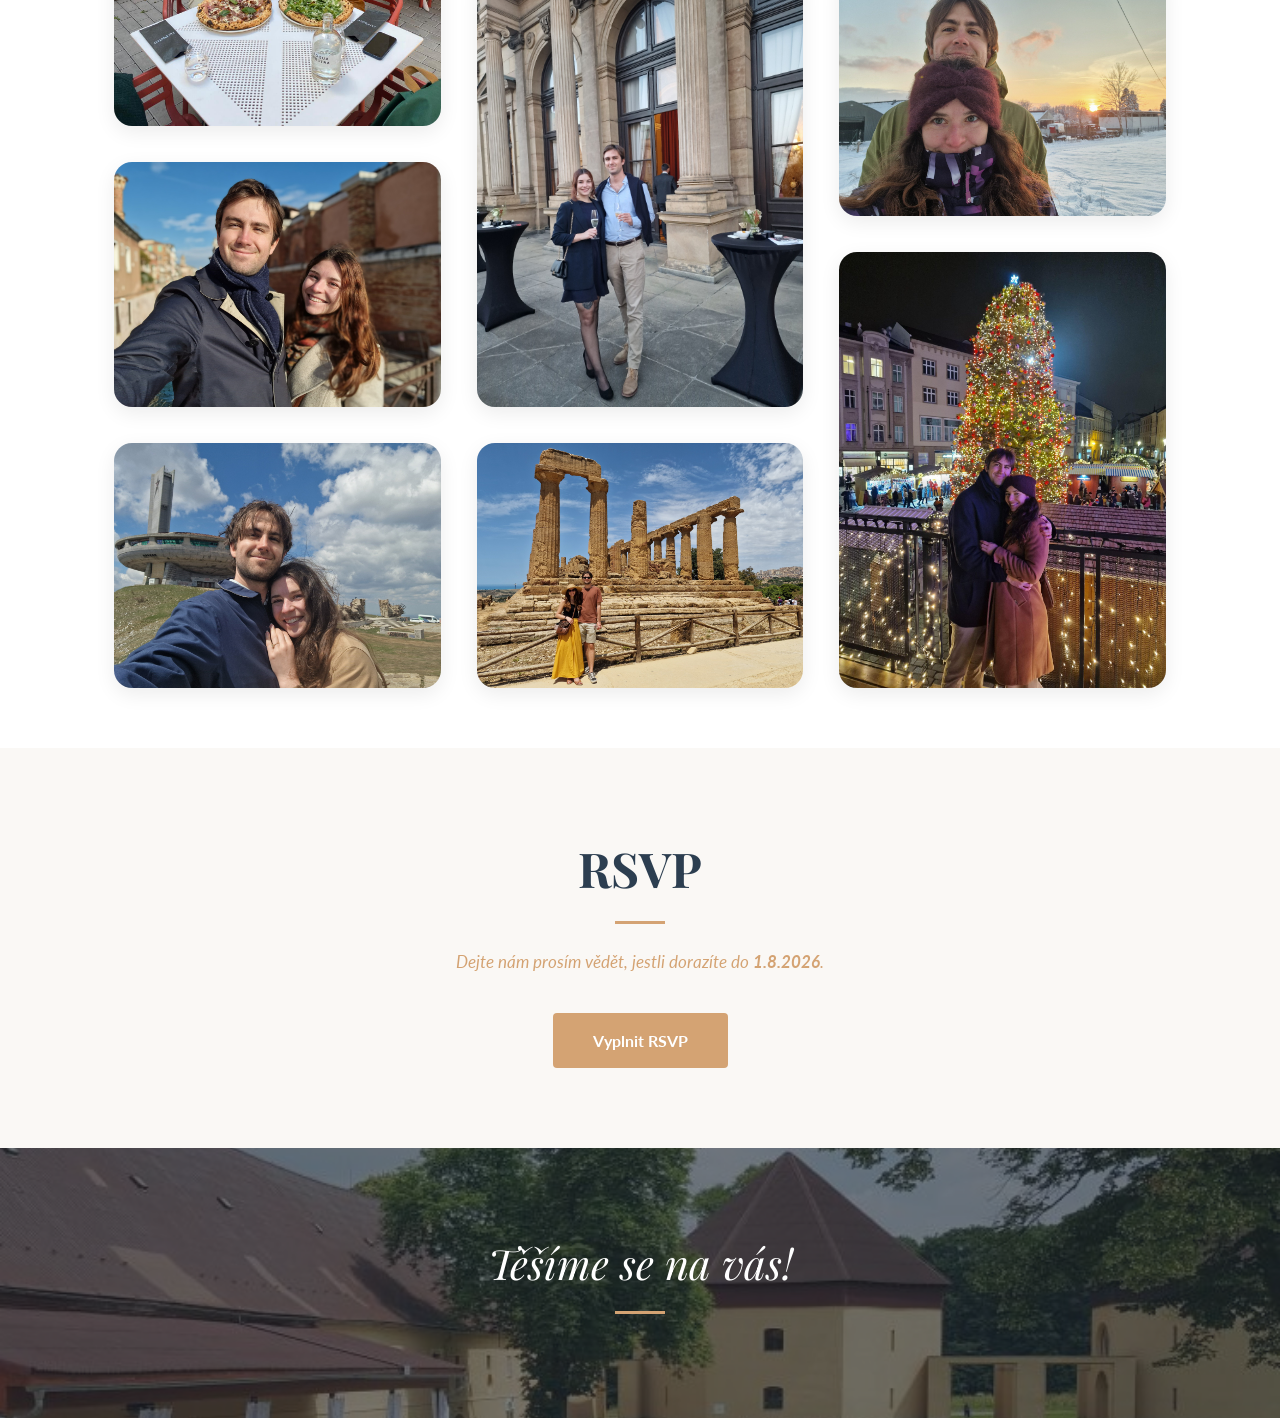
==== commit aabe072b: "travel guide" ====
--- a/cz/index.html
+++ b/cz/index.html
@@ -4,6 +4,7 @@
     <meta charset="UTF-8">
     <meta name="viewport" content="width=device-width, initial-scale=1.0">
     <title>Tereza &amp; Thomas &ndash; 10.10.2026</title>
+    <link rel="icon" href="data:image/svg+xml,<svg xmlns='http://www.w3.org/2000/svg' viewBox='0 0 100 100'><text y='.9em' font-size='90'>💍</text></svg>">
     <link rel="preconnect" href="https://fonts.googleapis.com">
     <link rel="preconnect" href="https://fonts.gstatic.com" crossorigin>
     <link href="https://fonts.googleapis.com/css2?family=Playfair+Display:ital,wght@0,400..900;1,400..900&family=Lato:wght@300;400;700&display=swap" rel="stylesheet">
@@ -199,6 +200,23 @@
     </div>
 </section>
 
+<!-- Travel Guide -->
+<section id="travelguide">
+    <div class="container">
+        <div class="info-card two-col">
+            <div class="col-text">
+                <h2 data-i18n="travelTitle">Průvodce cestováním</h2>
+                <div class="section-divider"></div>
+                <p data-i18n="travelText">Co doporučujeme navštívit</p>
+                <a href="/OUR WEDDING GUIDE.pdf" download class="btn-download" data-i18n="travelButton">Stáhnout</a>
+            </div>
+            <div class="col-image">
+                <img src="/images/prague_analog.png" alt="Prague">
+            </div>
+        </div>
+    </div>
+</section>
+
 <!-- Wedding Colors -->
 <section id="colors">
     <div class="container">
--- a/styles.css
+++ b/styles.css
@@ -457,6 +457,33 @@
 
 #colors .info-card.two-col > .col-text:not(.color-circles-col) p {
     text-align: left;
+}
+
+/* ===== Travel Guide ===== */
+#travelguide .info-card .col-text {
+    text-align: center;
+}
+
+#travelguide .info-card .section-divider {
+    margin-left: auto;
+    margin-right: auto;
+}
+
+.btn-download {
+    display: inline-block;
+    margin-top: 24px;
+    padding: 12px 36px;
+    background: #d4a373;
+    color: #fff;
+    font-family: 'Lato', sans-serif;
+    font-size: 1rem;
+    font-weight: 700;
+    border-radius: 4px;
+    transition: background 0.2s;
+}
+
+.btn-download:hover {
+    background: #b8854a;
 }
 
 /* ===== Color circles ===== */
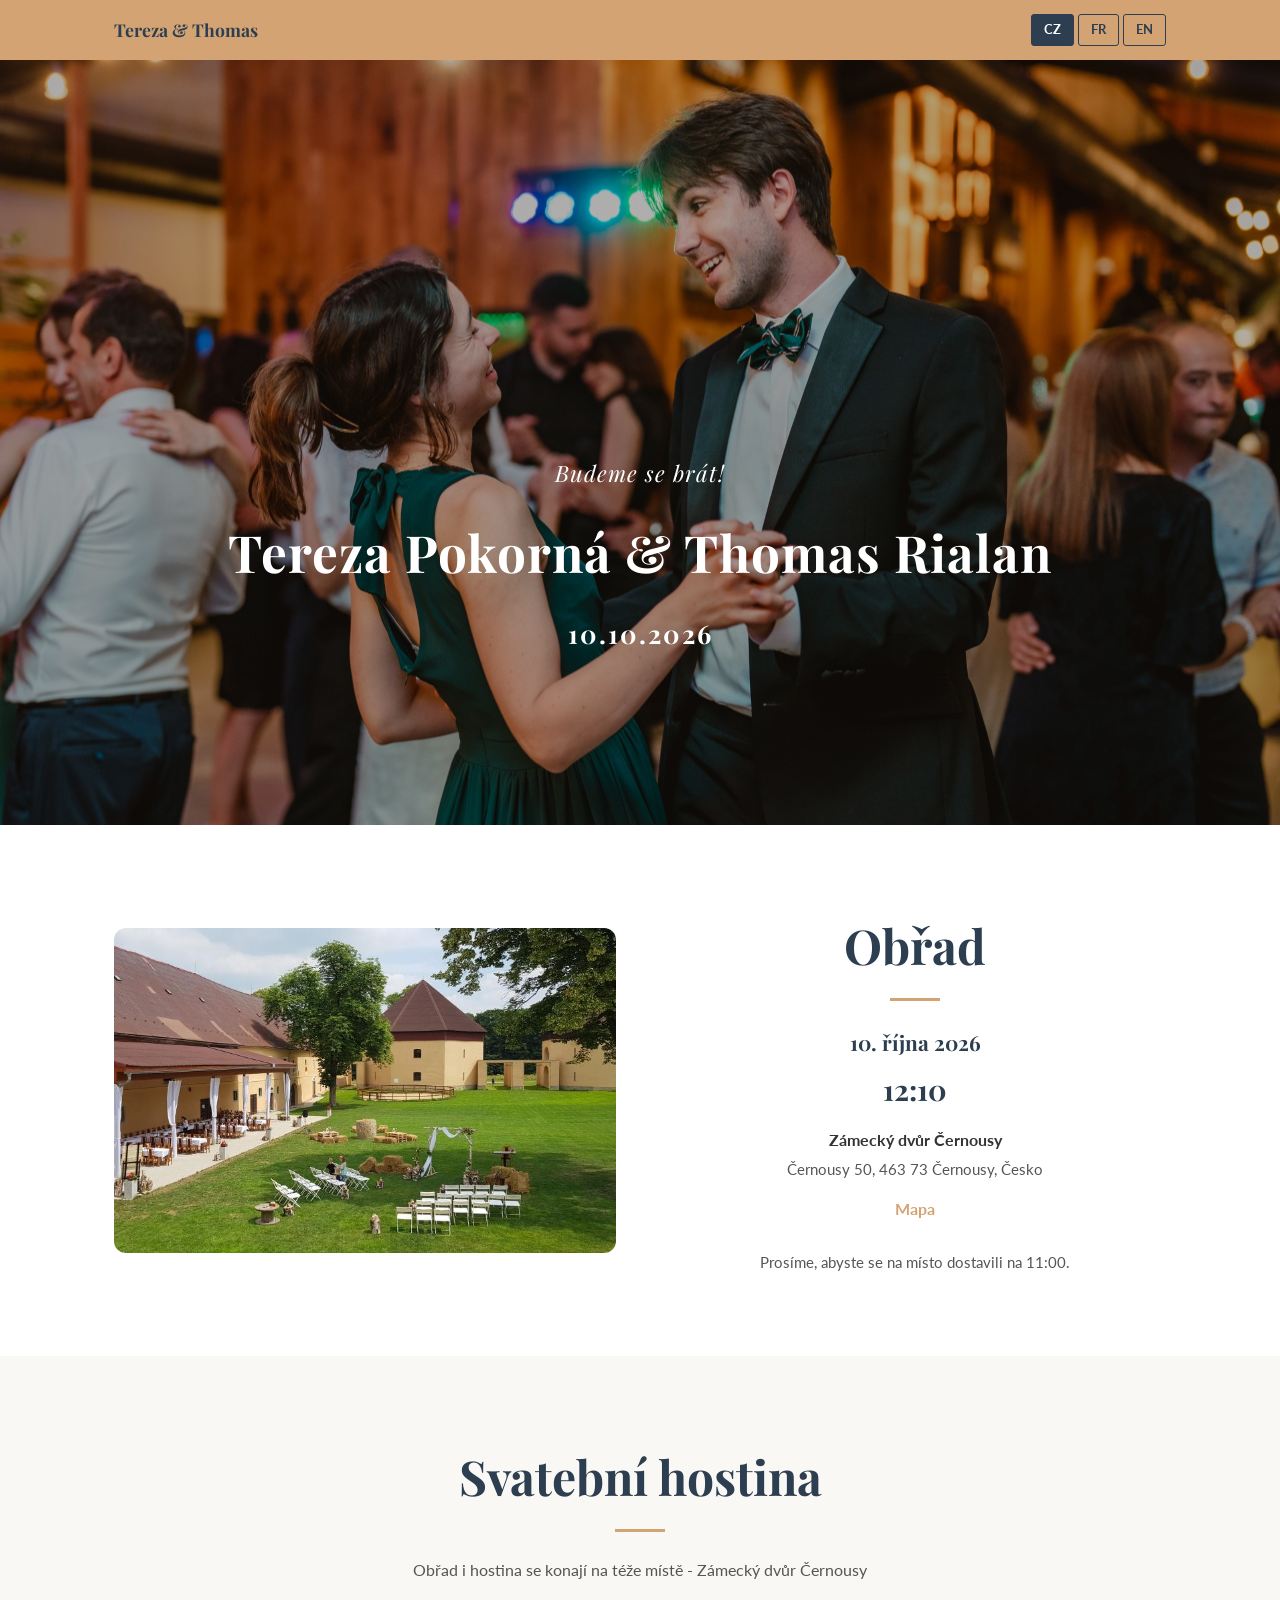
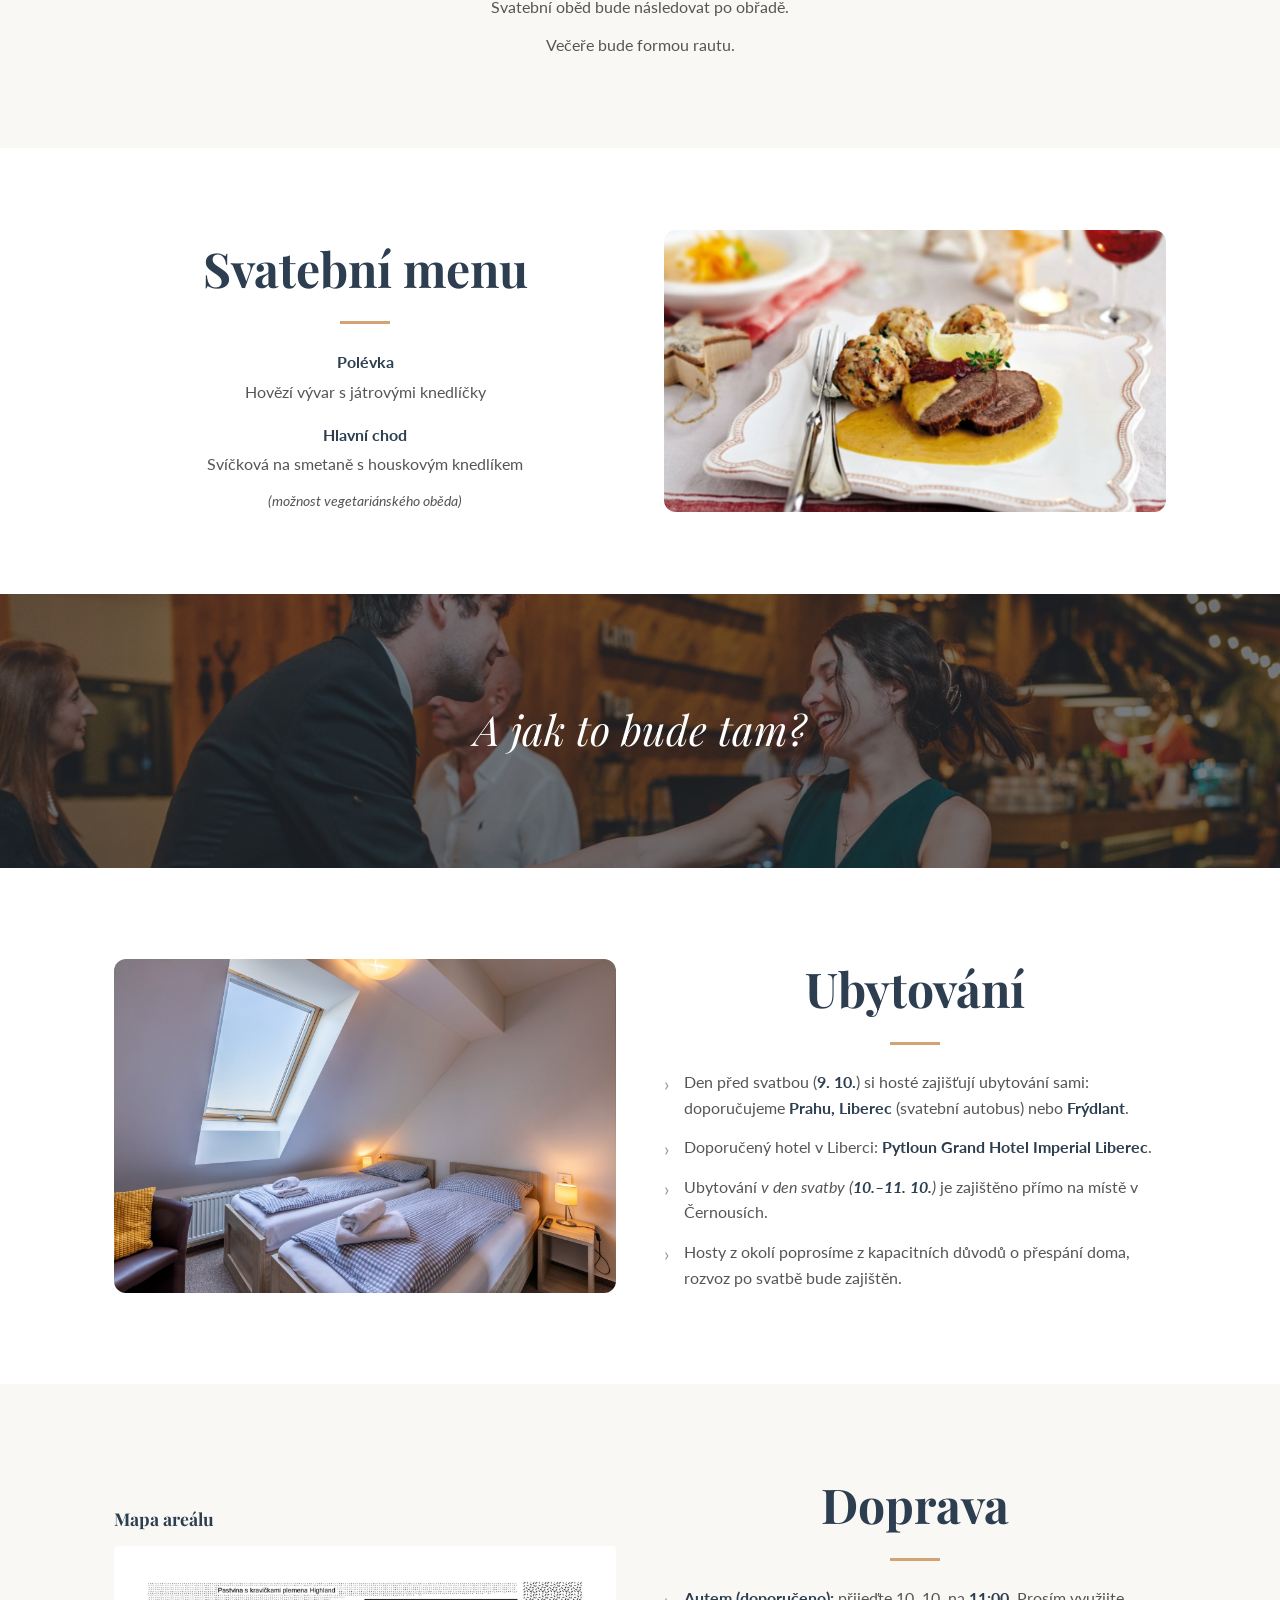
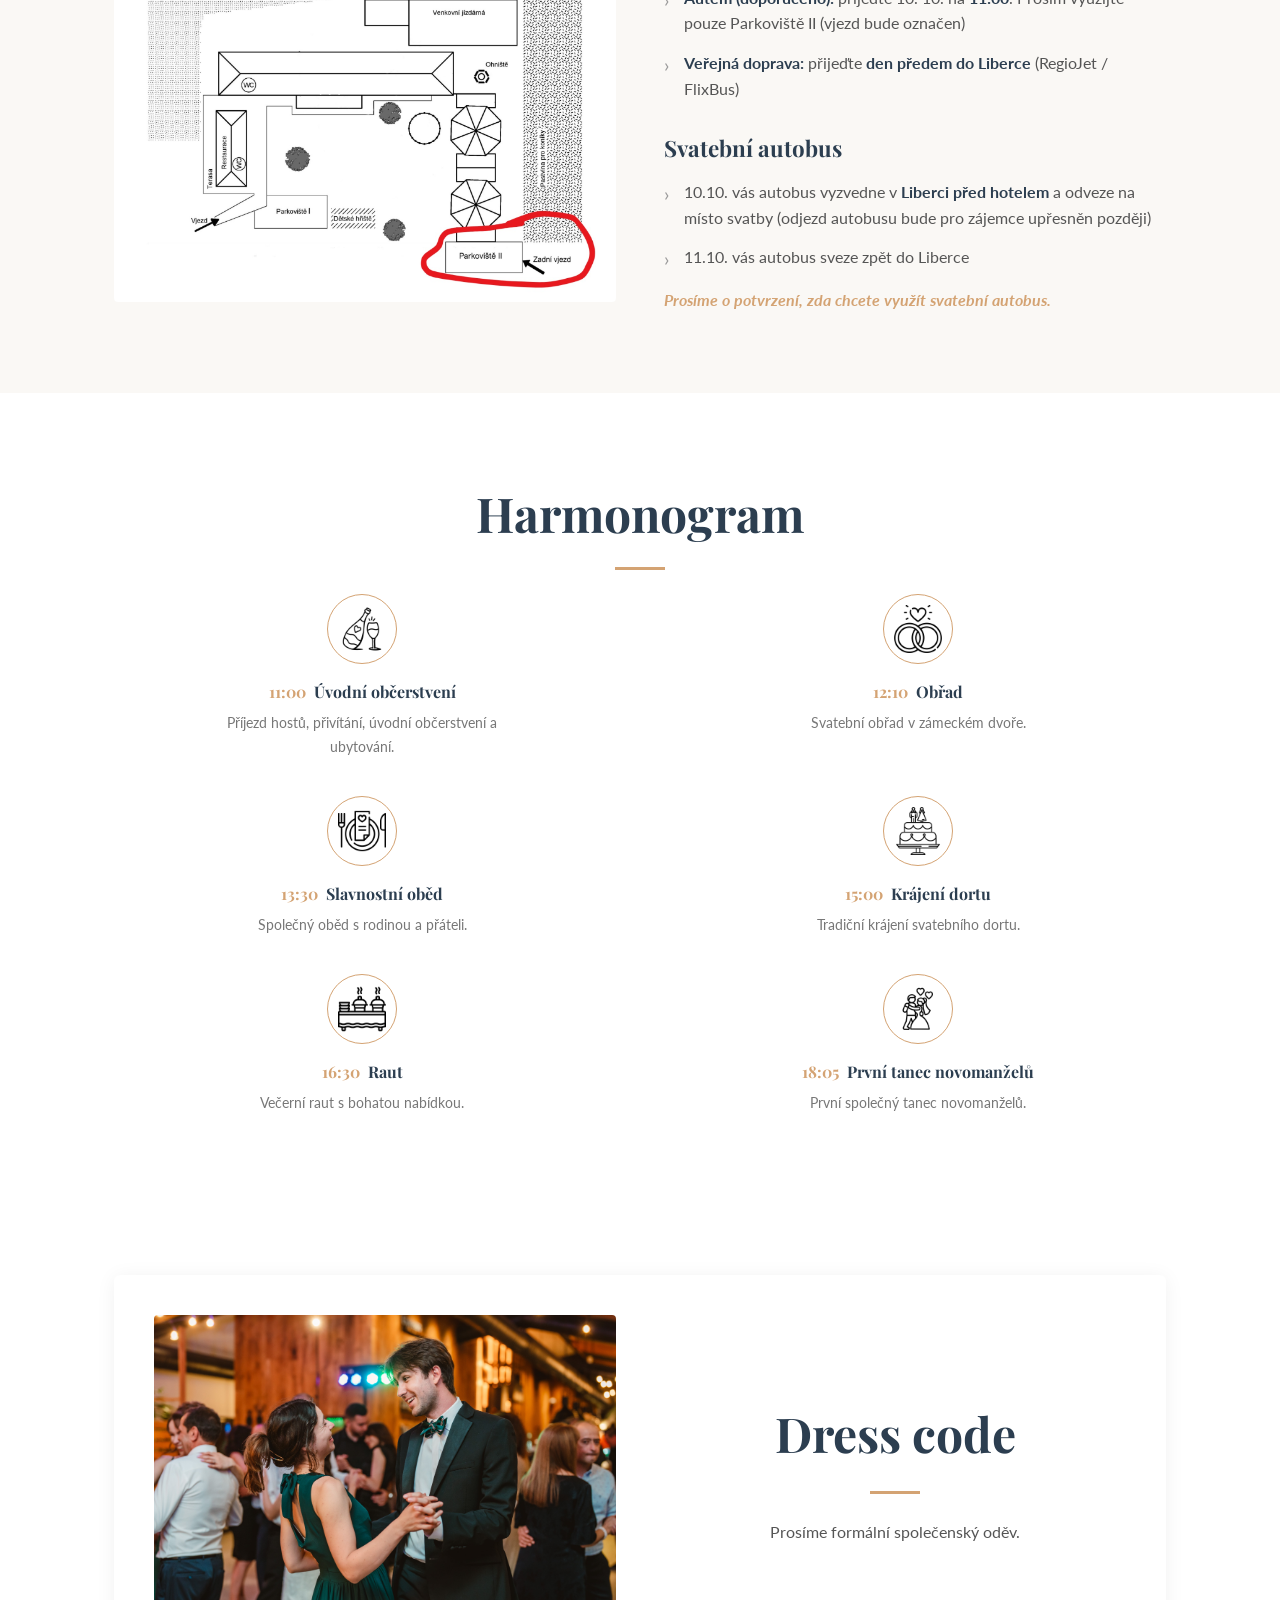
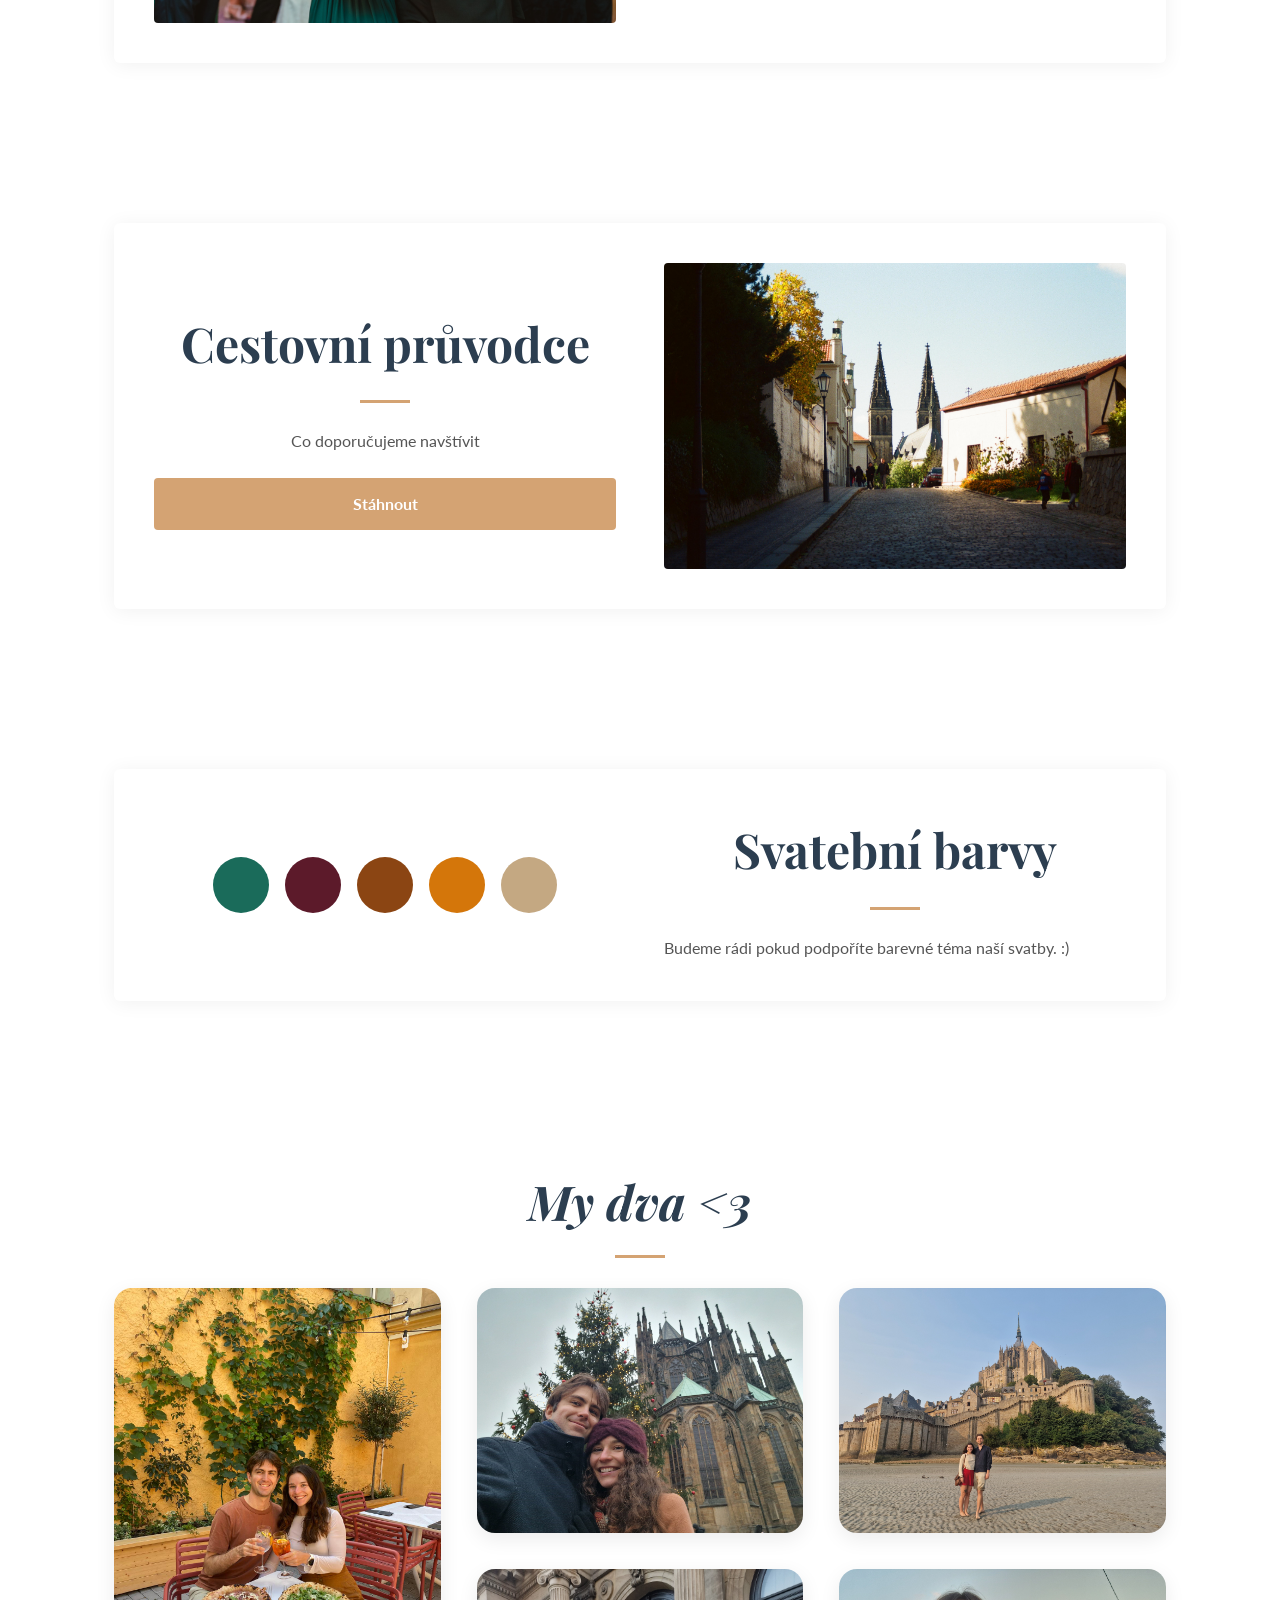
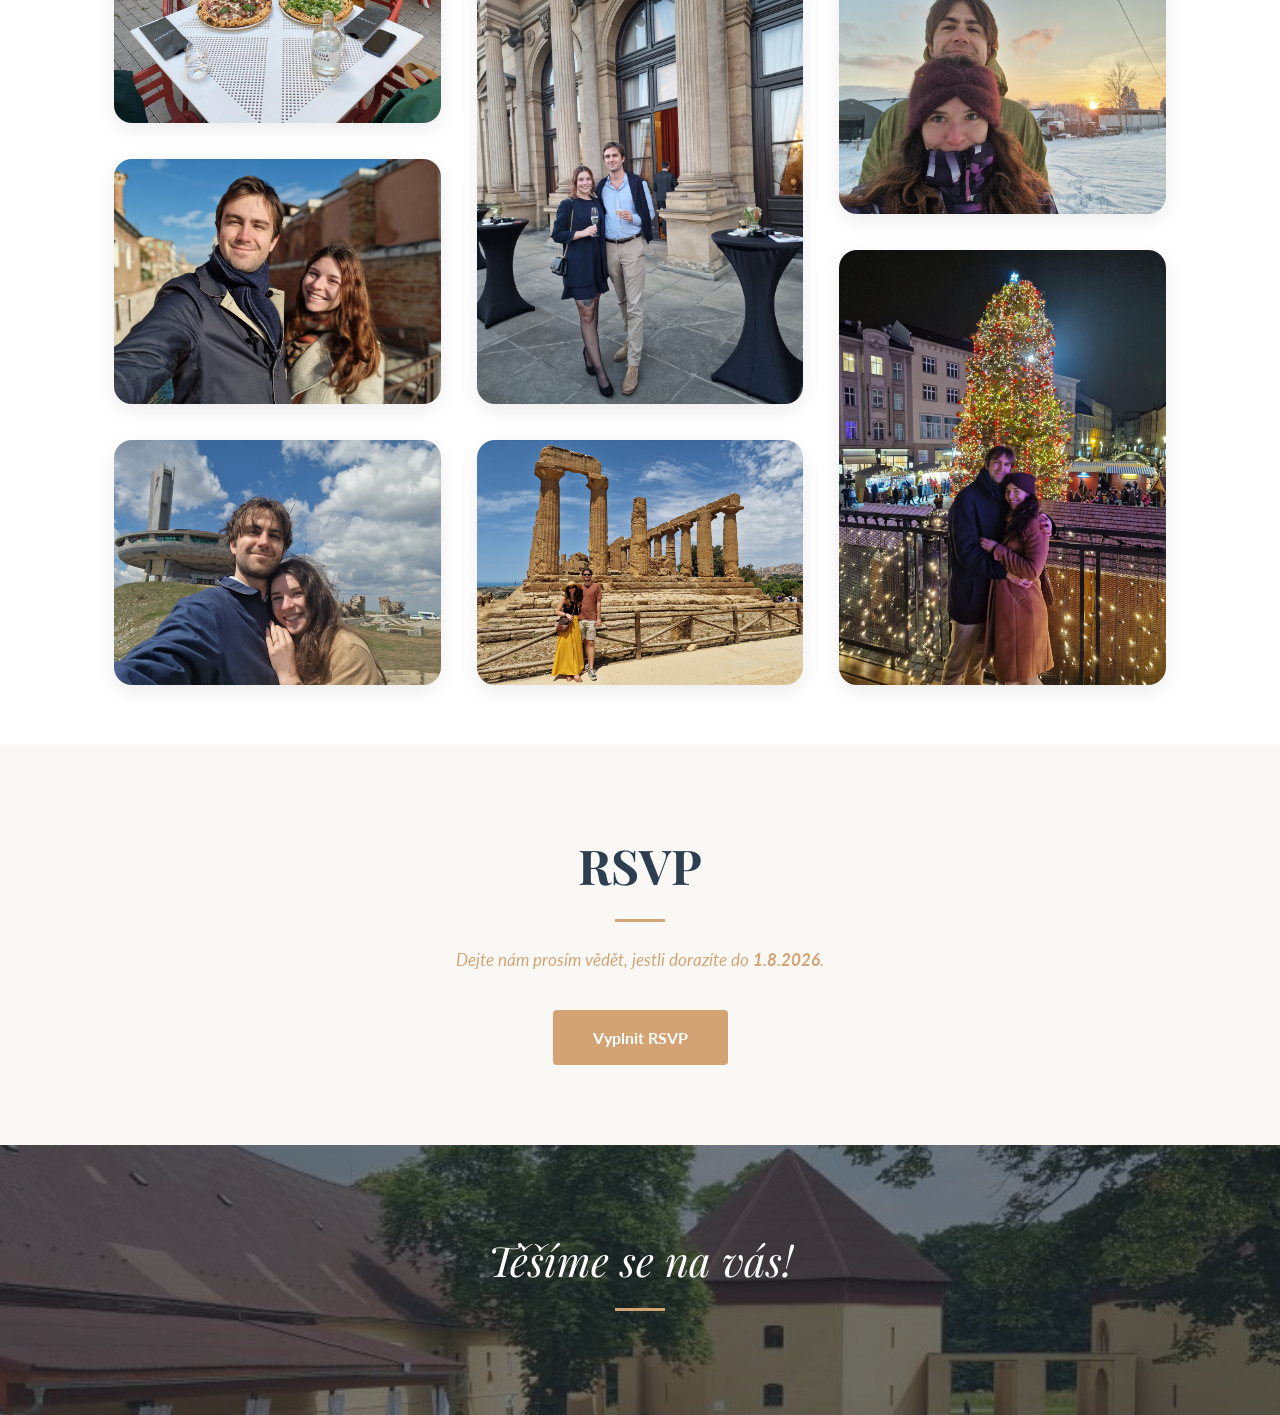
==== commit 9cabfd81: "travel guide cz" ====
--- a/cz/index.html
+++ b/cz/index.html
@@ -205,7 +205,7 @@
     <div class="container">
         <div class="info-card two-col">
             <div class="col-text">
-                <h2 data-i18n="travelTitle">Průvodce cestováním</h2>
+                <h2 data-i18n="travelTitle">Cestovní průvodce</h2>
                 <div class="section-divider"></div>
                 <p data-i18n="travelText">Co doporučujeme navštívit</p>
                 <a href="/OUR WEDDING GUIDE.pdf" download class="btn-download" data-i18n="travelButton">Stáhnout</a>
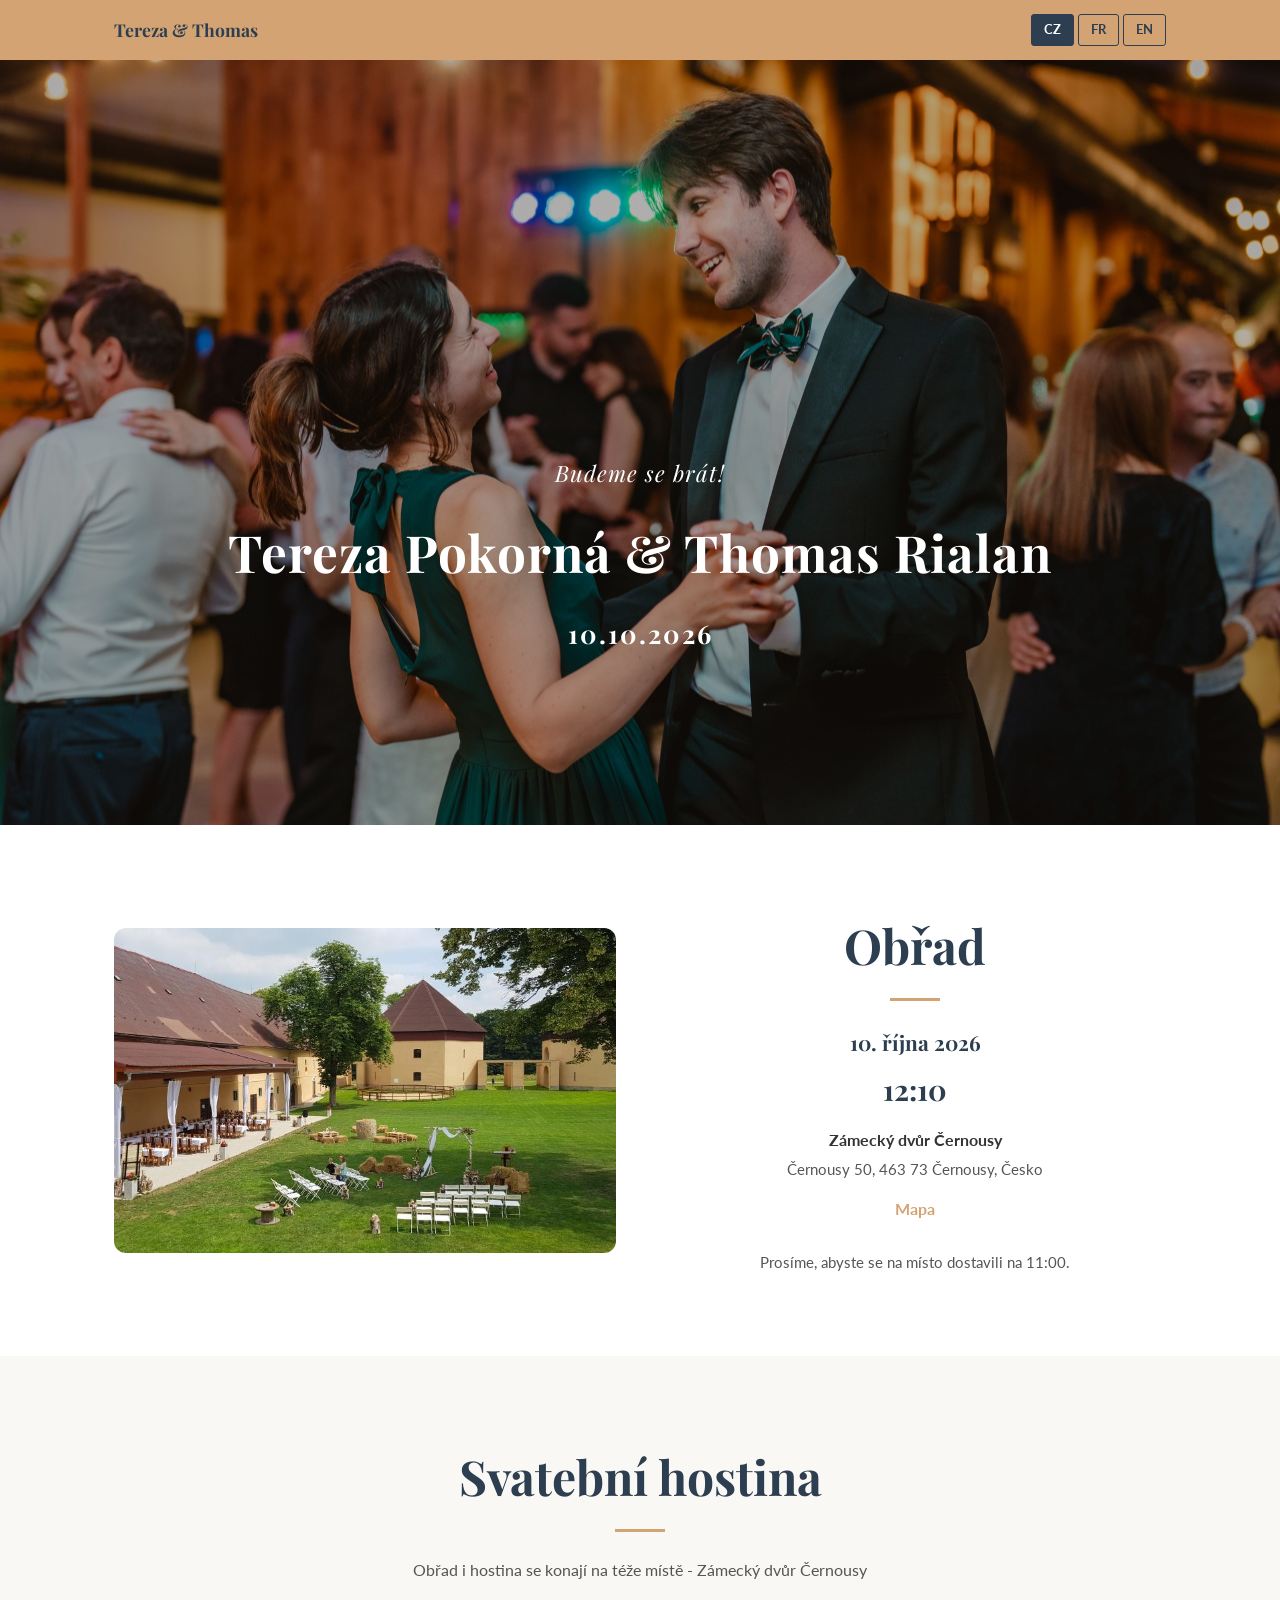
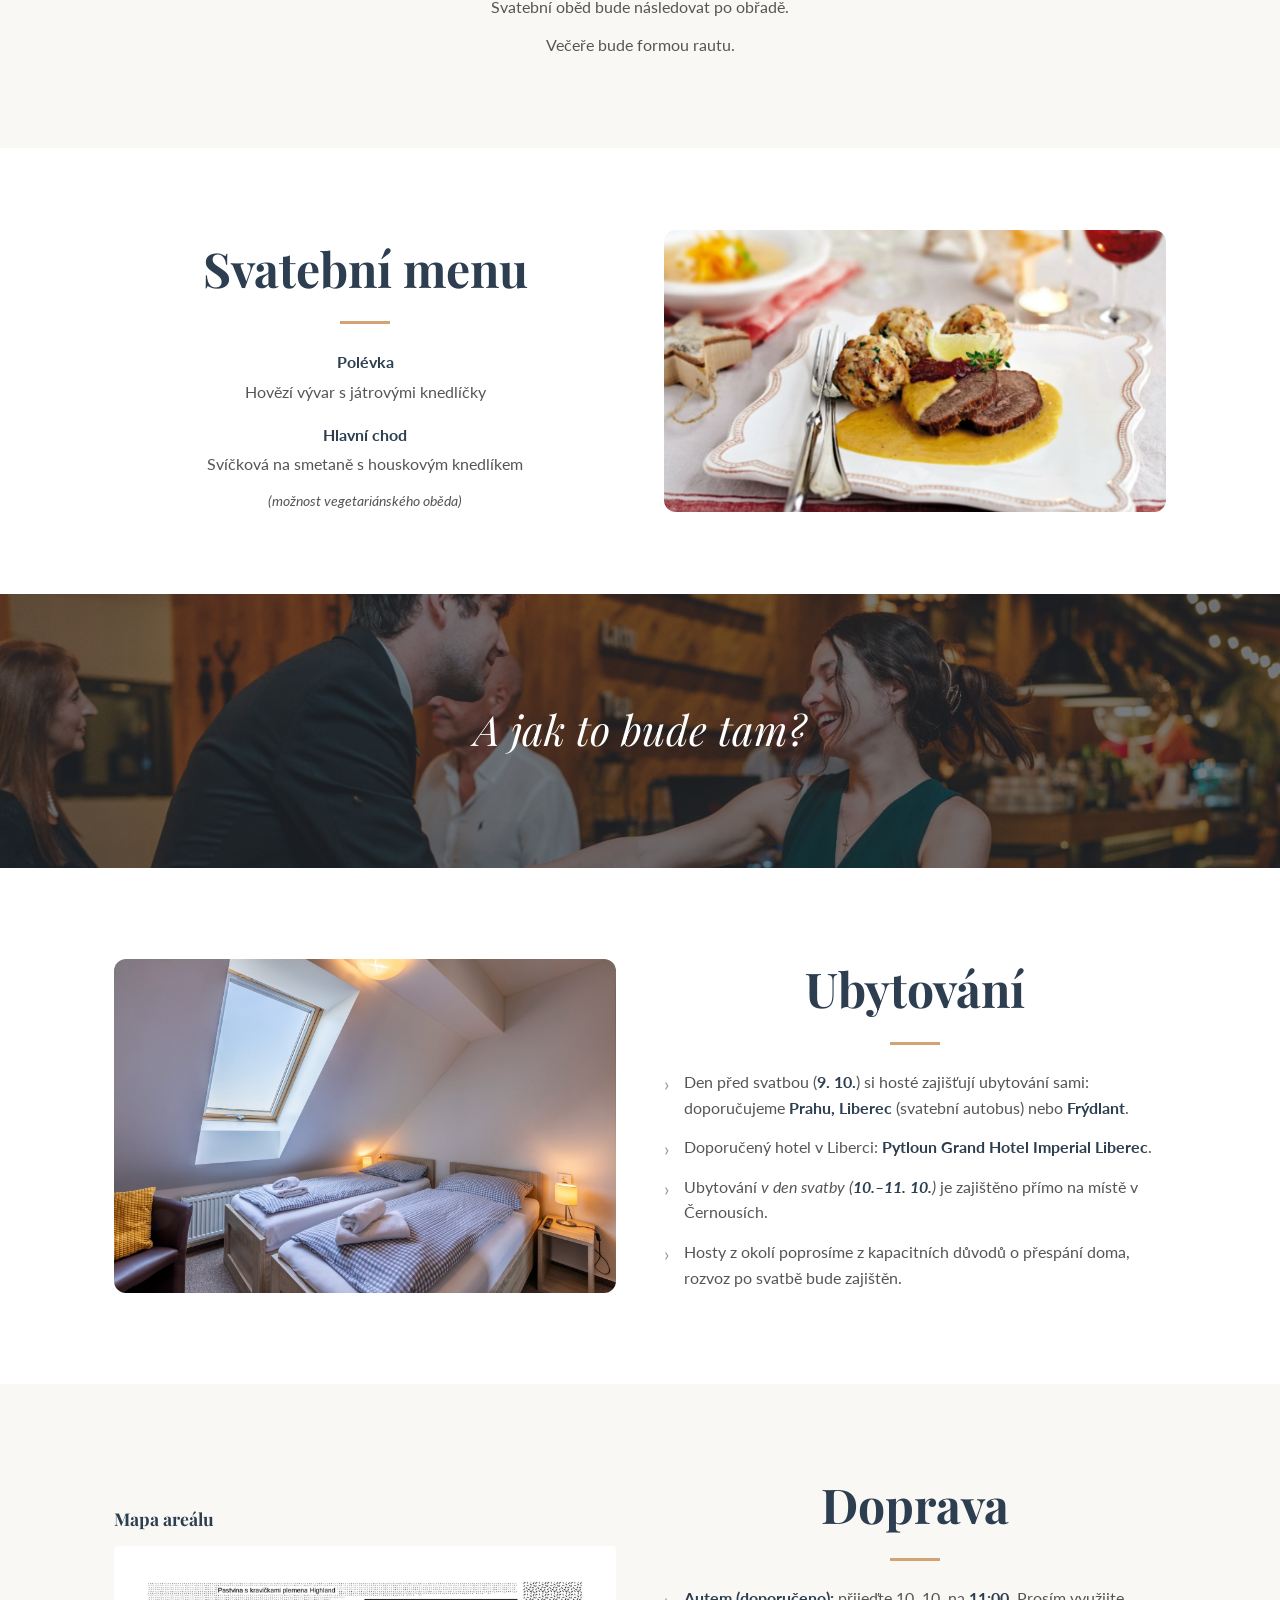
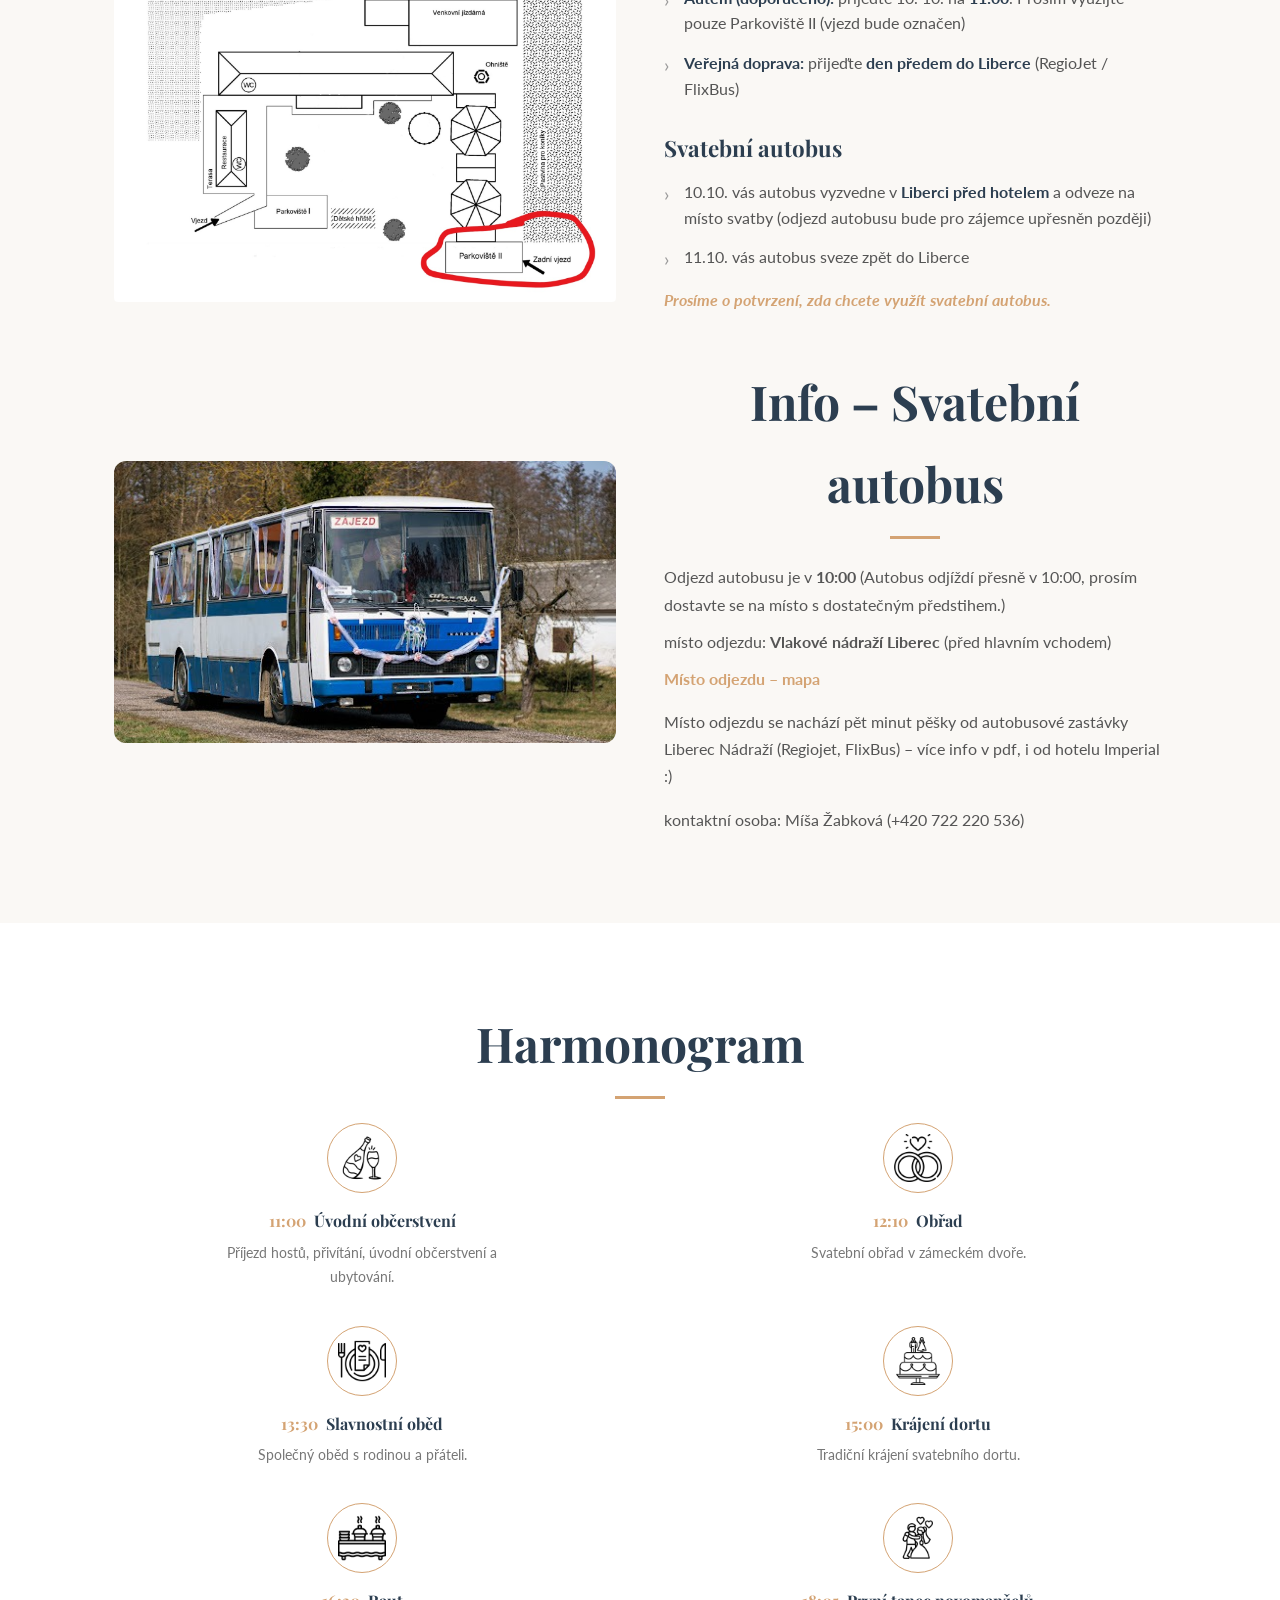
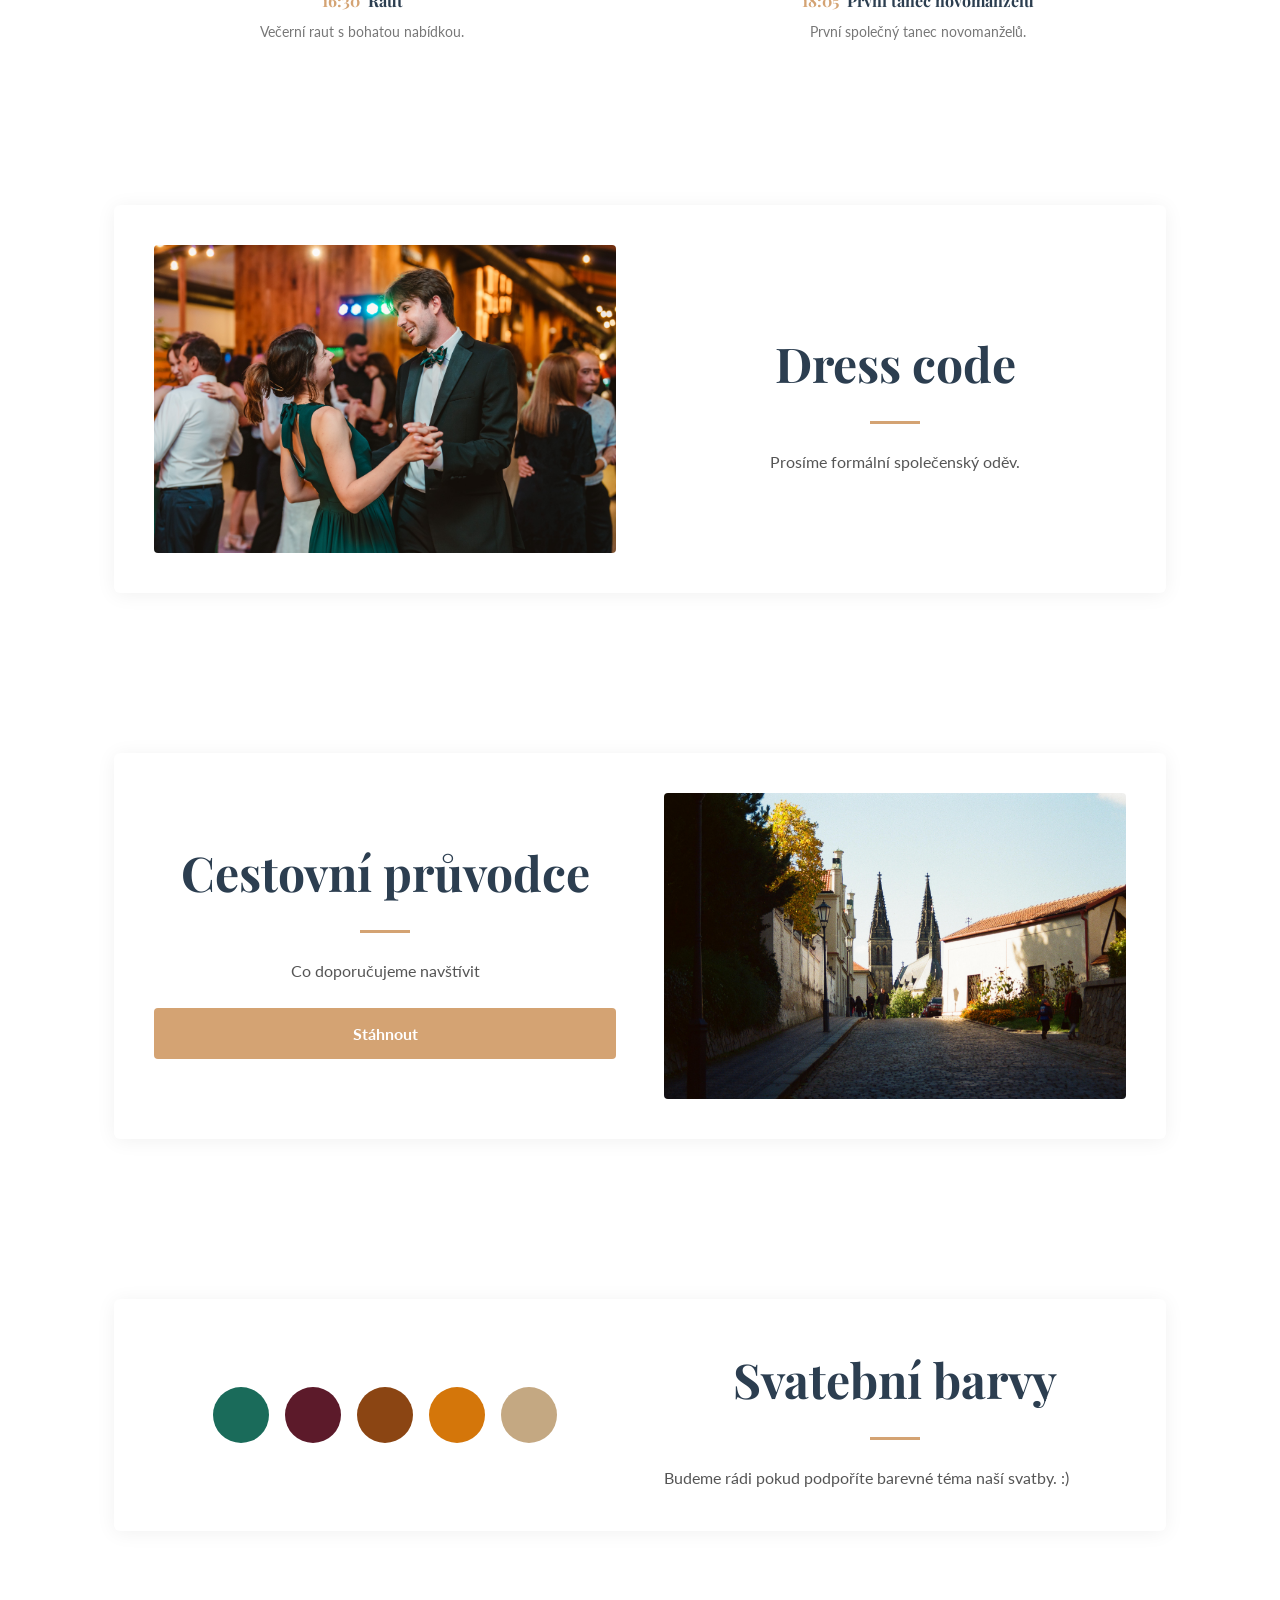
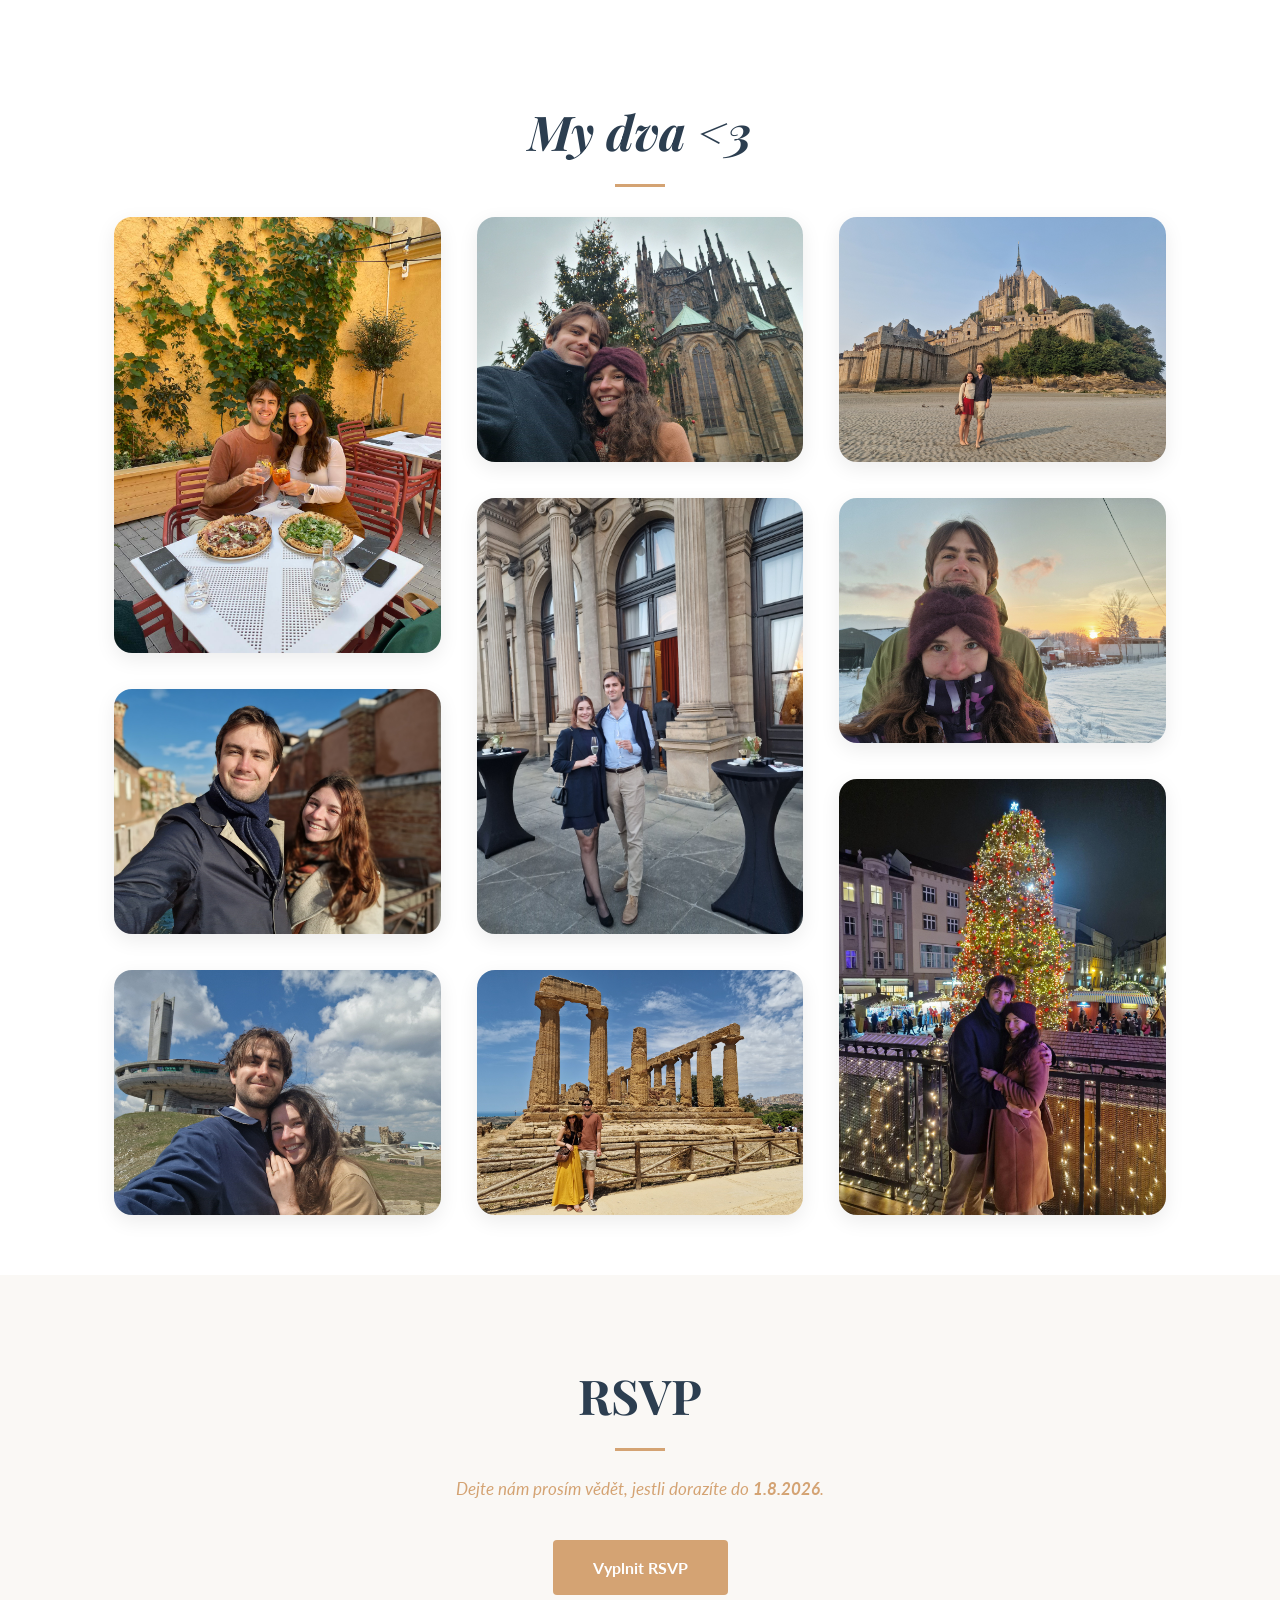
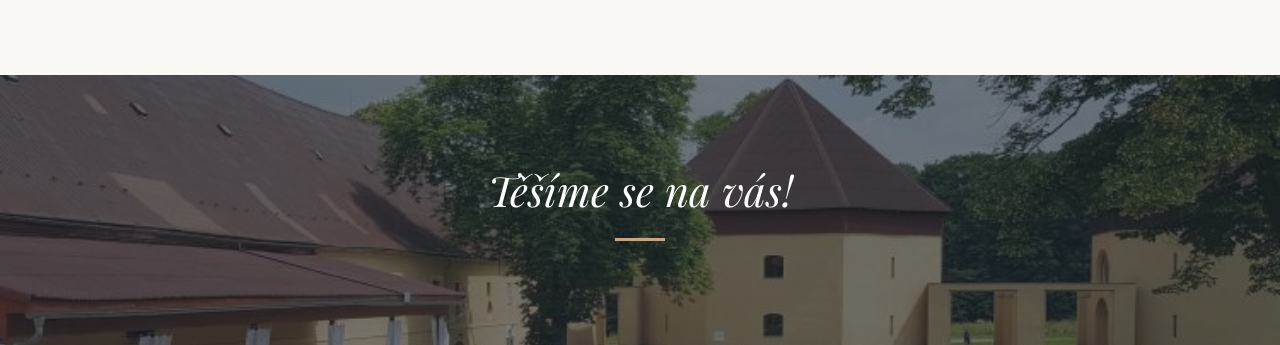
==== commit 3b951ed2: "bus info" ====
--- a/cz/index.html
+++ b/cz/index.html
@@ -130,6 +130,20 @@
             <p class="bus-note" data-i18n="busNote">Prosíme o potvrzení, zda chcete využít svatební autobus.</p>
         </div>
     </div>
+    <div class="container two-col bus-detail-row">
+        <div class="col-image">
+            <img src="/images/wedding-bus.jpeg" alt="Svatebni autobus">
+        </div>
+        <div class="col-text bus-info-details">
+            <h2 data-i18n="weddingBusTitle">Info - Svatebni autobus</h2>
+            <div class="section-divider"></div>
+            <p data-i18n-html="weddingBusDeparture">Odjezd autobusu je v <b>10:00</b> (Autobus odjizdi presne v 10:00, prosim dostavte se na misto s dostatecnym predstihem.)</p>
+            <p data-i18n-html="weddingBusLocation">misto odjezdu: <b>Vlakove nadrazi Liberec</b> (pred hlavnim vchodem)</p>
+            <a href="https://www.google.com/maps/place/N%C3%A1dra%C5%BE%C3%AD/@50.7627172,15.0460905,16.88z/data=!4m6!3m5!1s0x4709369a918b97cf:0xa8dceea1b25d9b24!8m2!3d50.762359!4d15.046506!16s%2Fg%2F11b62kwcr2?entry=ttu&g_ep=EgoyMDI2MDkxNC4wIKXMDSoASAFQAw%3D%3D" target="_blank" rel="noopener" class="map-link" data-i18n="weddingBusMapLink">Misto odjezdu - mapa</a>
+            <p data-i18n-html="weddingBusNote">Misto odjezdu se nachazi pet minut pesky od autobusove zastavky Liberec Nadrazi (Regiojet, FlixBus) - vice info v pdf, i od hotelu Imperial :)</p>
+            <p class="bus-contact" data-i18n-html="weddingBusContact">kontaktni osoba: Misa Zabkova (+420 722 220 536)</p>
+        </div>
+    </div>
 </section>
 
 <!-- Timeline / Harmonogram -->
--- a/styles.css
+++ b/styles.css
@@ -505,6 +505,35 @@
     display: inline-block;
 }
 
+/* ===== Wedding Bus Info (inside Transport section) ===== */
+.bus-detail-row {
+    margin-top: 48px;
+}
+
+.bus-info-details .section-divider {
+    margin-left: 0;
+    margin-right: auto;
+}
+
+.bus-info-details .map-link {
+    display: inline-block;
+    margin-bottom: 16px;
+}
+
+.bus-contact {
+    margin-top: 16px;
+    font-weight: 400;
+    color: #555;
+}
+
+.bus-contact b {
+    color: #2c3e50;
+}
+
+.bus-info-details p {
+    margin-bottom: 10px;
+}
+
 /* ===== Gallery ===== */
 #gallery {
     padding-bottom: 60px;
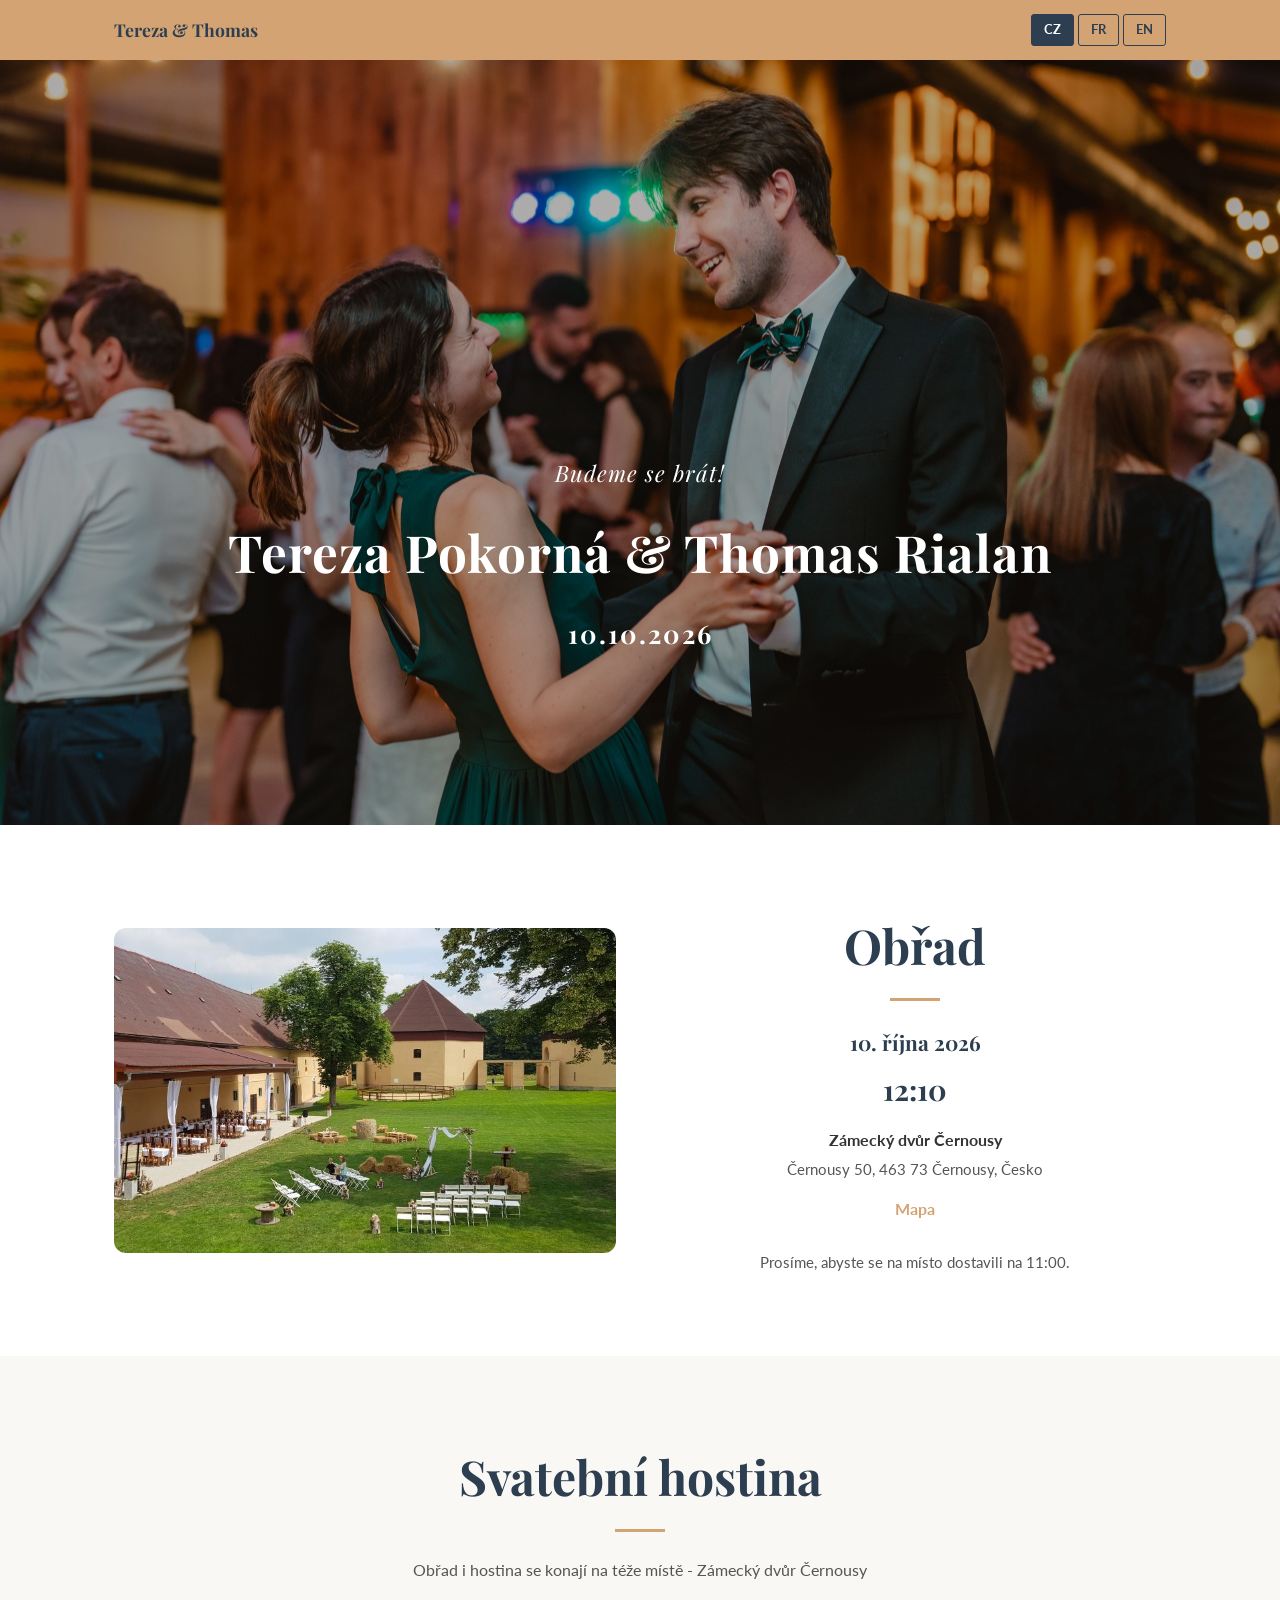
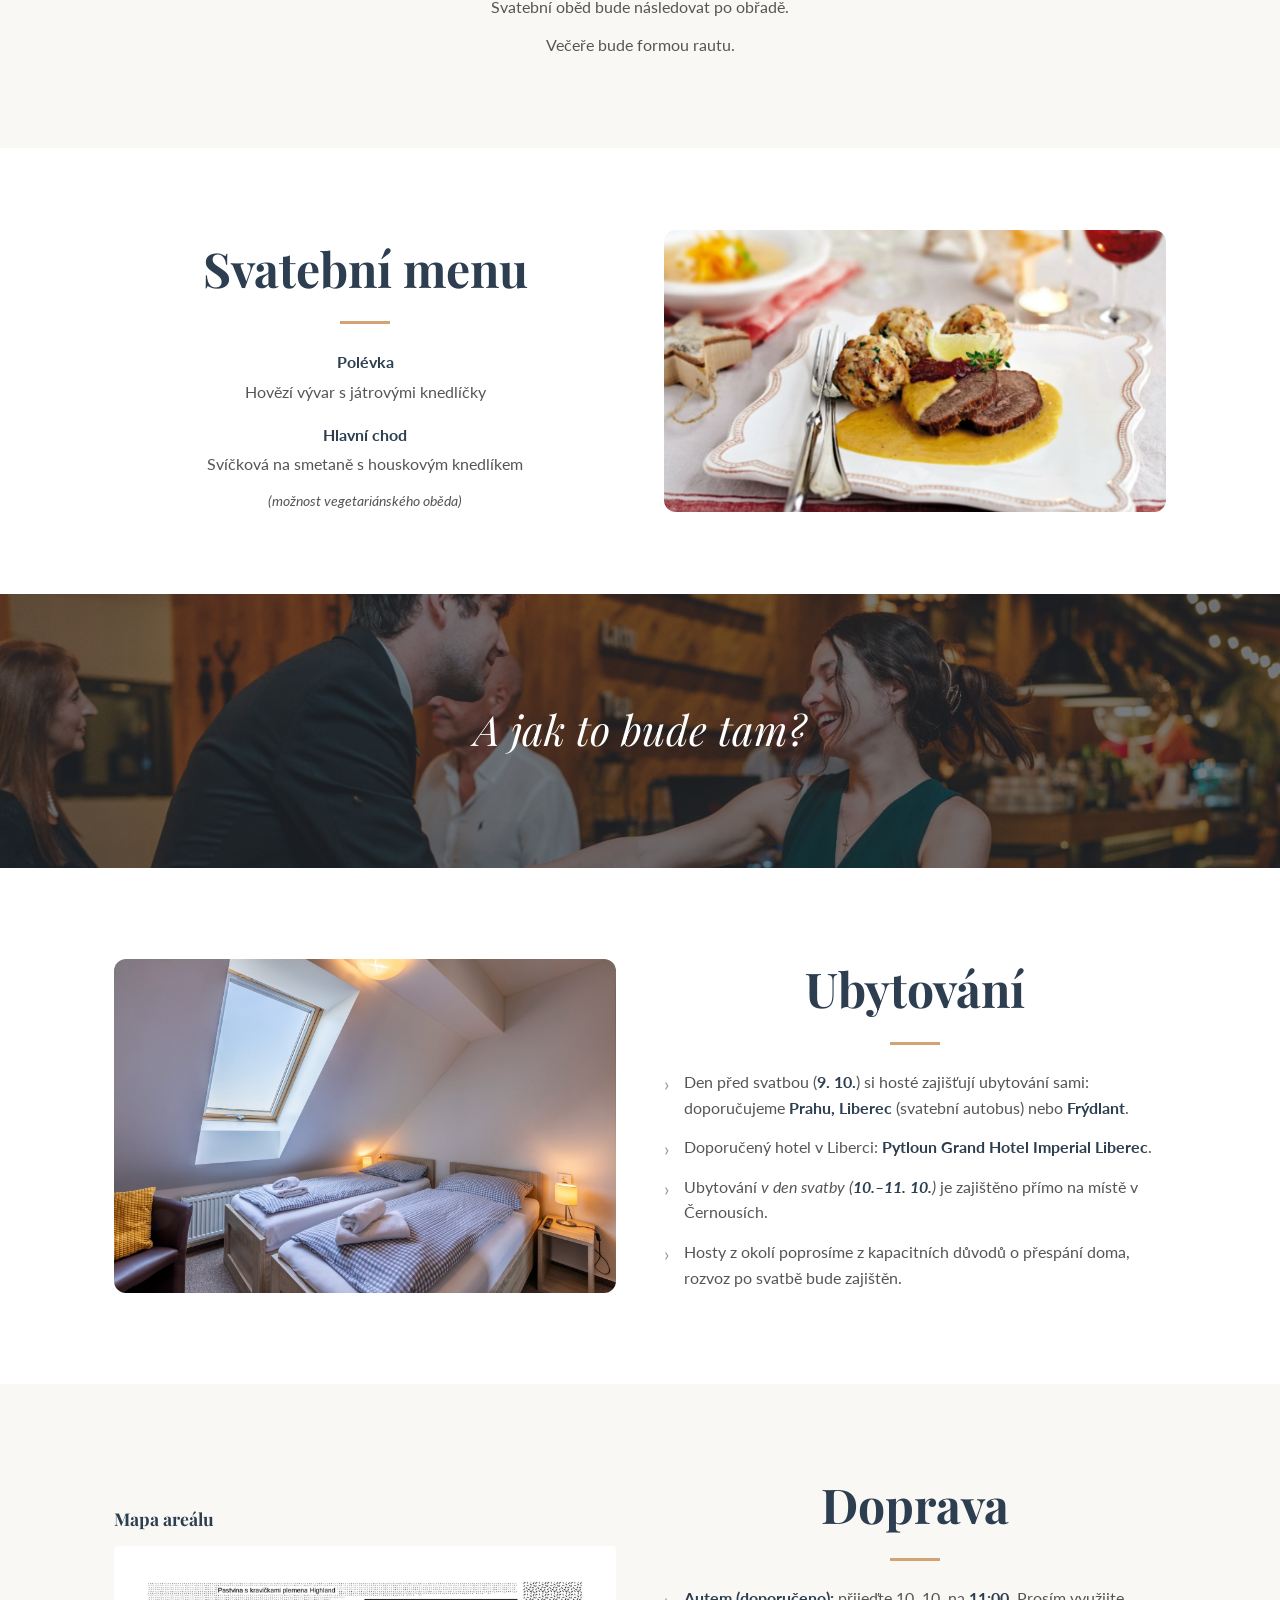
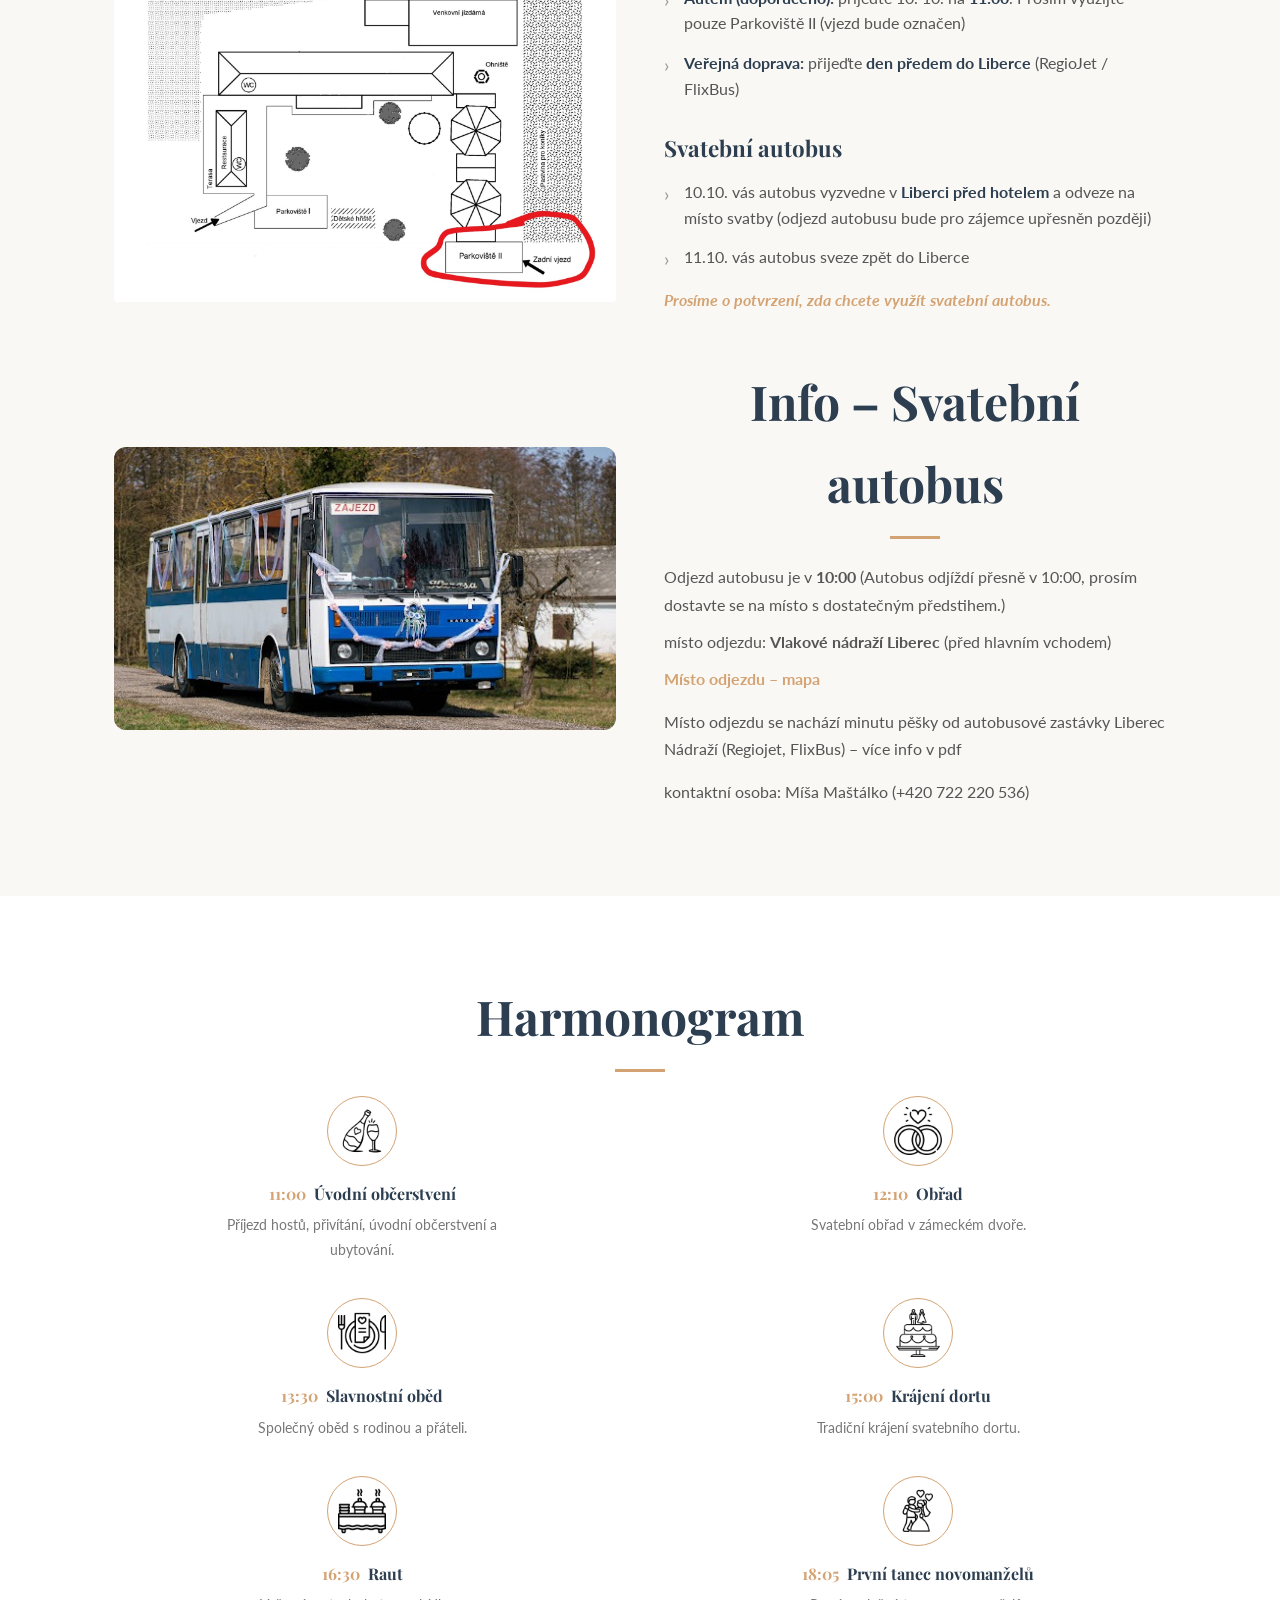
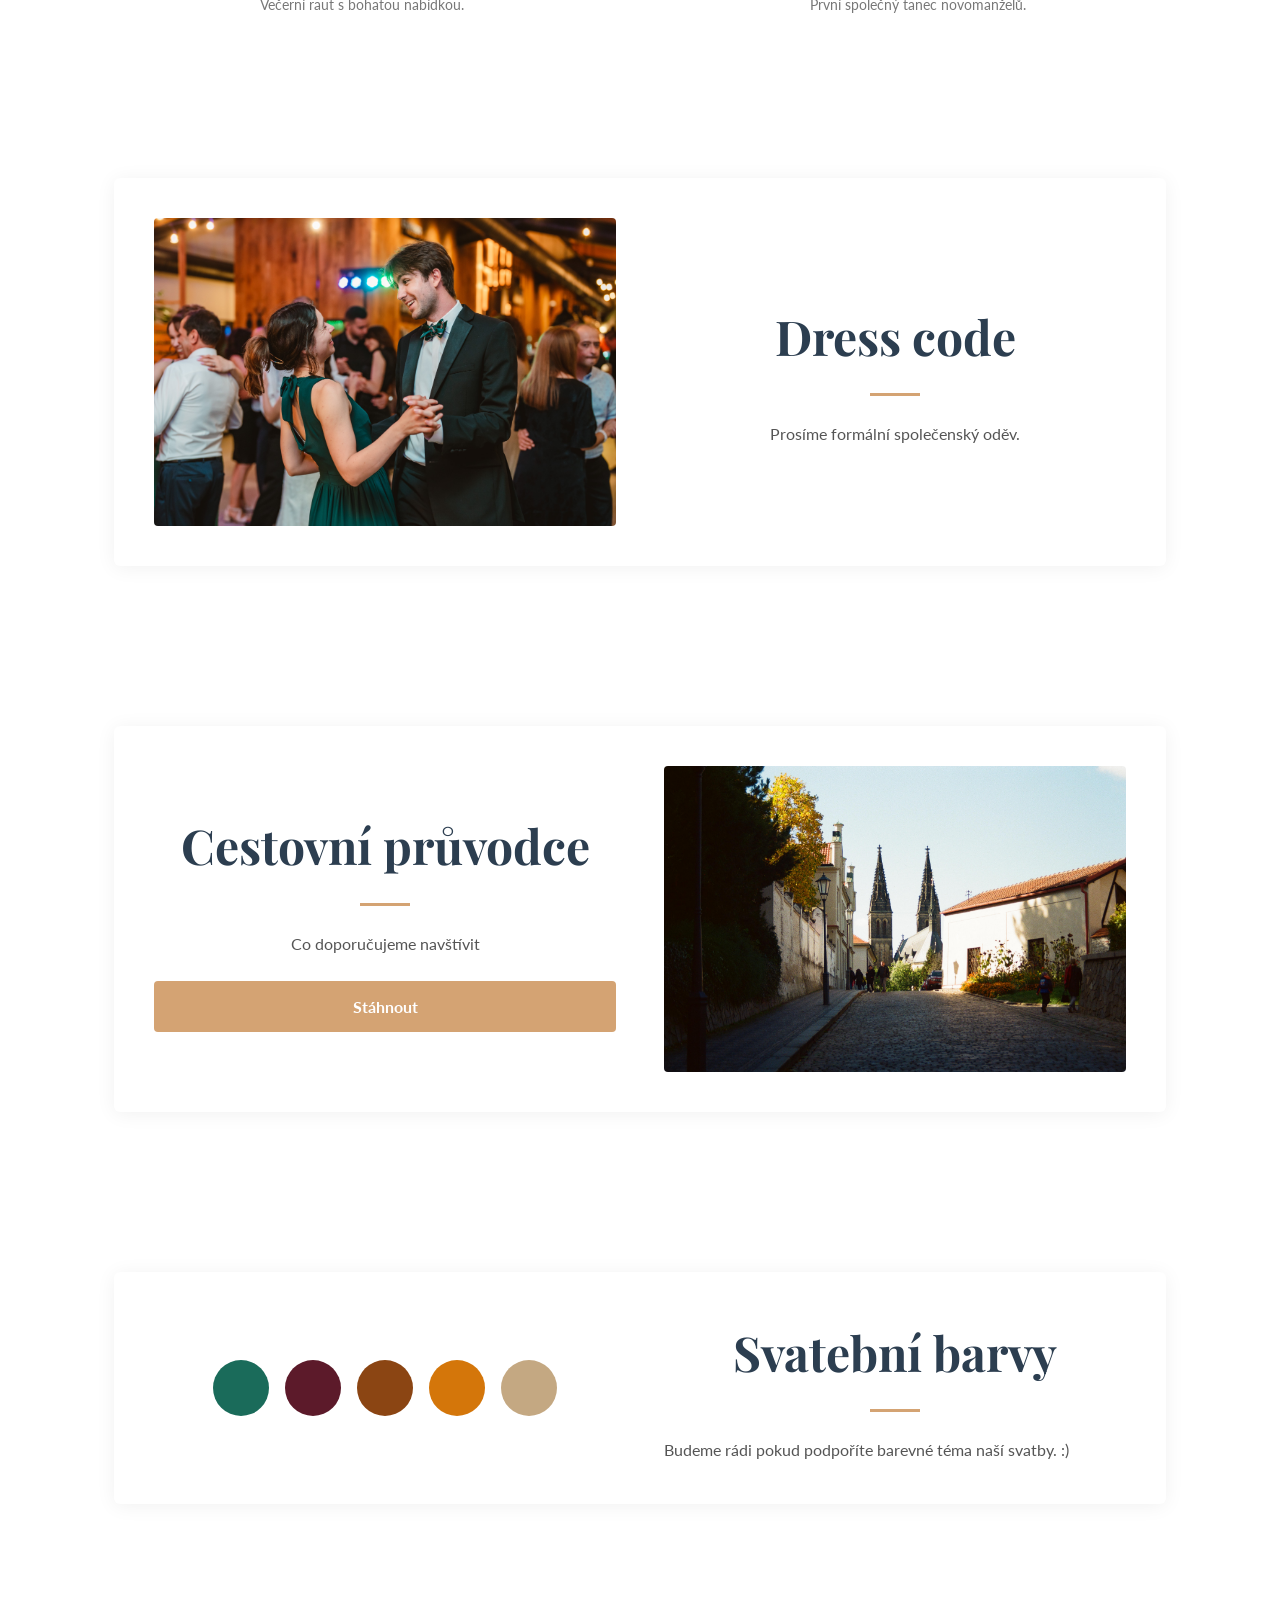
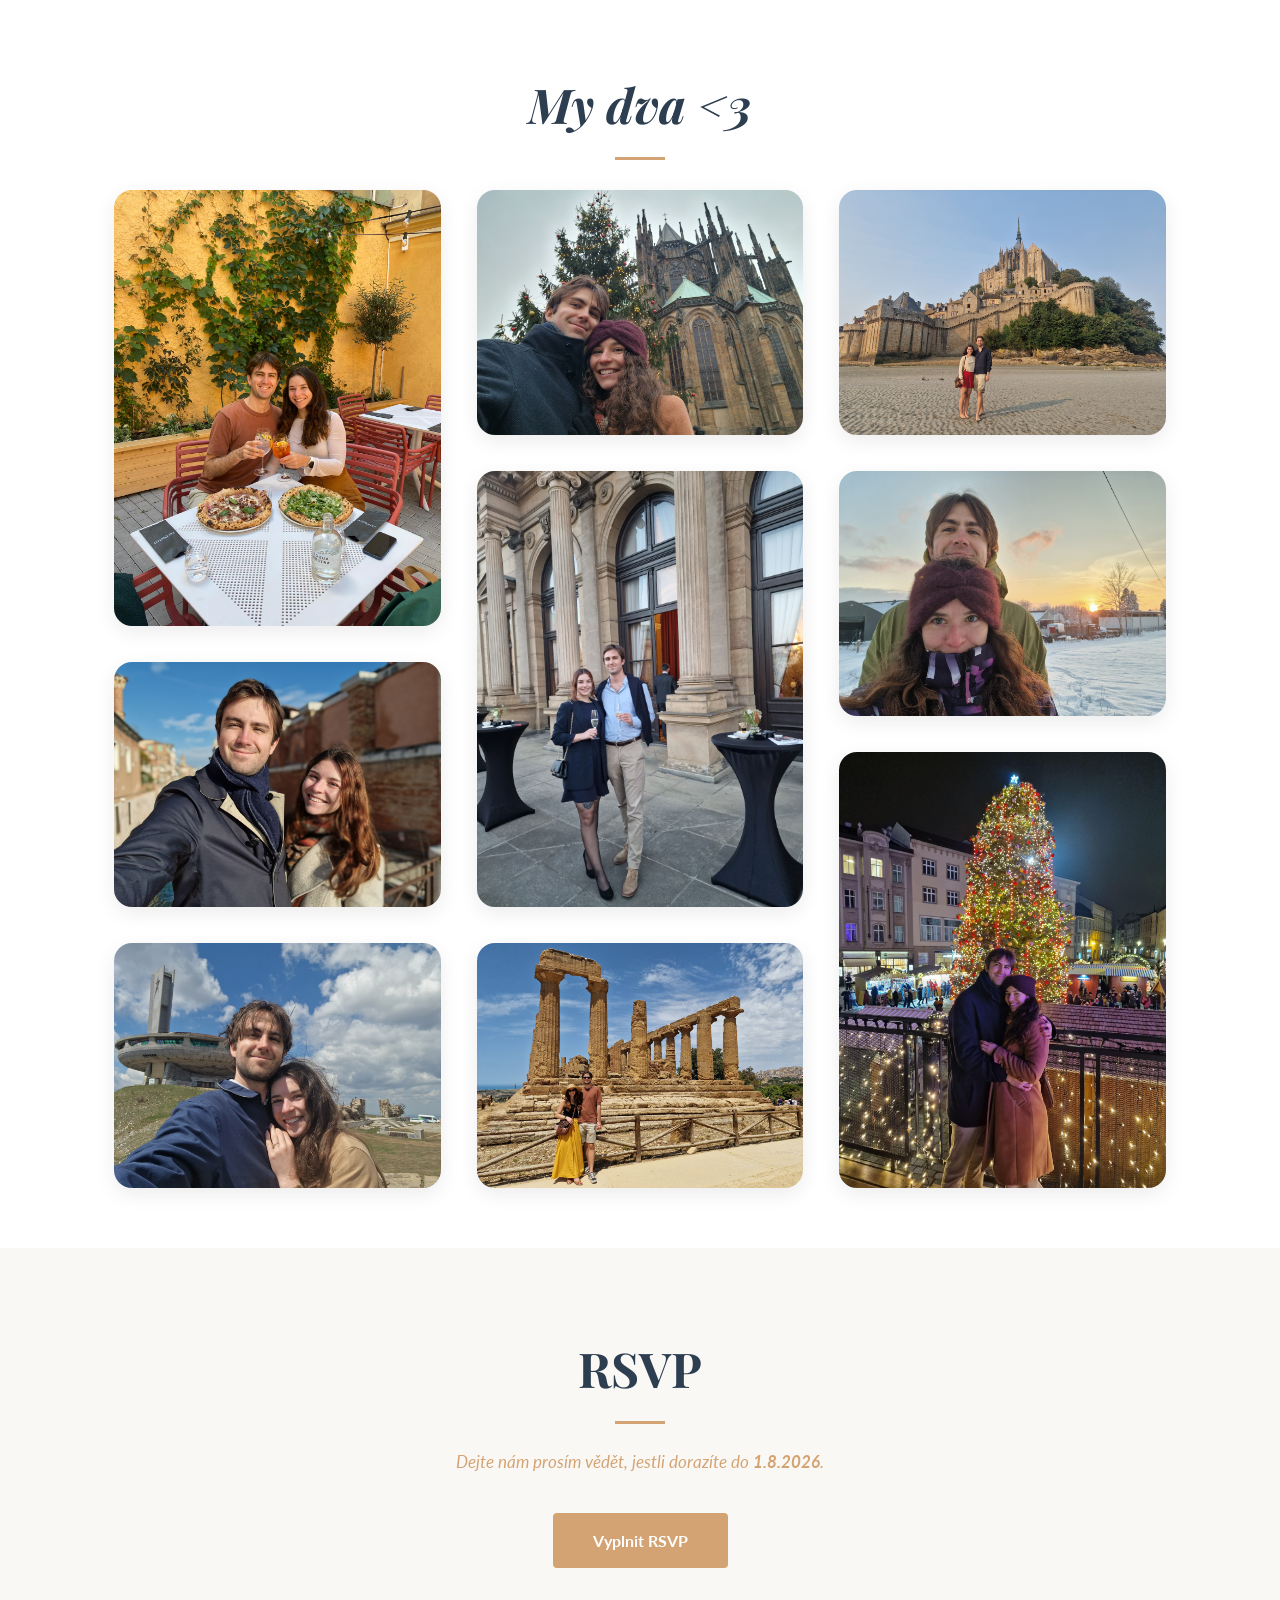
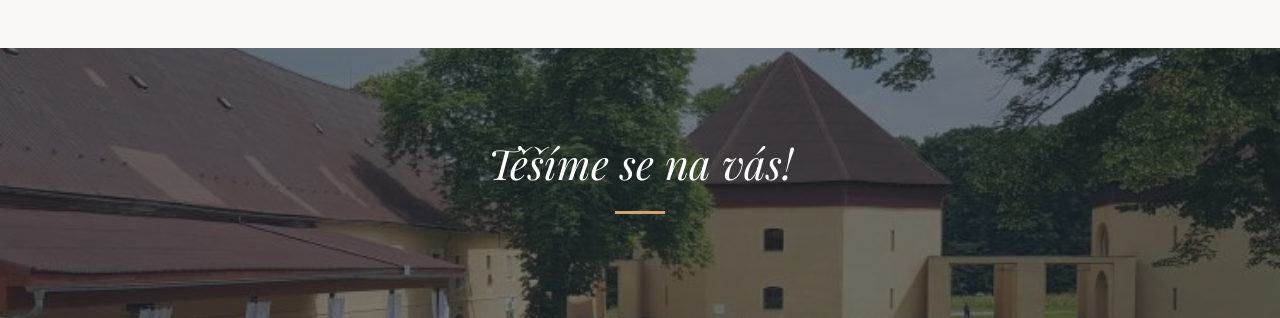
==== commit 90c83346: "latest" ====
--- a/cz/index.html
+++ b/cz/index.html
@@ -139,9 +139,9 @@
             <div class="section-divider"></div>
             <p data-i18n-html="weddingBusDeparture">Odjezd autobusu je v <b>10:00</b> (Autobus odjizdi presne v 10:00, prosim dostavte se na misto s dostatecnym predstihem.)</p>
             <p data-i18n-html="weddingBusLocation">misto odjezdu: <b>Vlakove nadrazi Liberec</b> (pred hlavnim vchodem)</p>
-            <a href="https://www.google.com/maps/place/N%C3%A1dra%C5%BE%C3%AD/@50.7627172,15.0460905,16.88z/data=!4m6!3m5!1s0x4709369a918b97cf:0xa8dceea1b25d9b24!8m2!3d50.762359!4d15.046506!16s%2Fg%2F11b62kwcr2?entry=ttu&g_ep=EgoyMDI2MDkxNC4wIKXMDSoASAFQAw%3D%3D" target="_blank" rel="noopener" class="map-link" data-i18n="weddingBusMapLink">Misto odjezdu - mapa</a>
-            <p data-i18n-html="weddingBusNote">Misto odjezdu se nachazi pet minut pesky od autobusove zastavky Liberec Nadrazi (Regiojet, FlixBus) - vice info v pdf, i od hotelu Imperial :)</p>
-            <p class="bus-contact" data-i18n-html="weddingBusContact">kontaktni osoba: Misa Zabkova (+420 722 220 536)</p>
+            <a href="https://maps.app.goo.gl/Ztv3bkWbag87iYEY6" target="_blank" rel="noopener" class="map-link" data-i18n="weddingBusMapLink">Misto odjezdu - mapa</a>
+            <p data-i18n-html="weddingBusNote">Misto odjezdu se nachazi minutu pesky od autobusove zastavky Liberec Nadrazi (Regiojet, FlixBus) – vice info v pdf</p>
+            <p class="bus-contact" data-i18n-html="weddingBusContact">kontaktni osoba: Misa Maštálko (+420 722 220 536)</p>
         </div>
     </div>
 </section>
